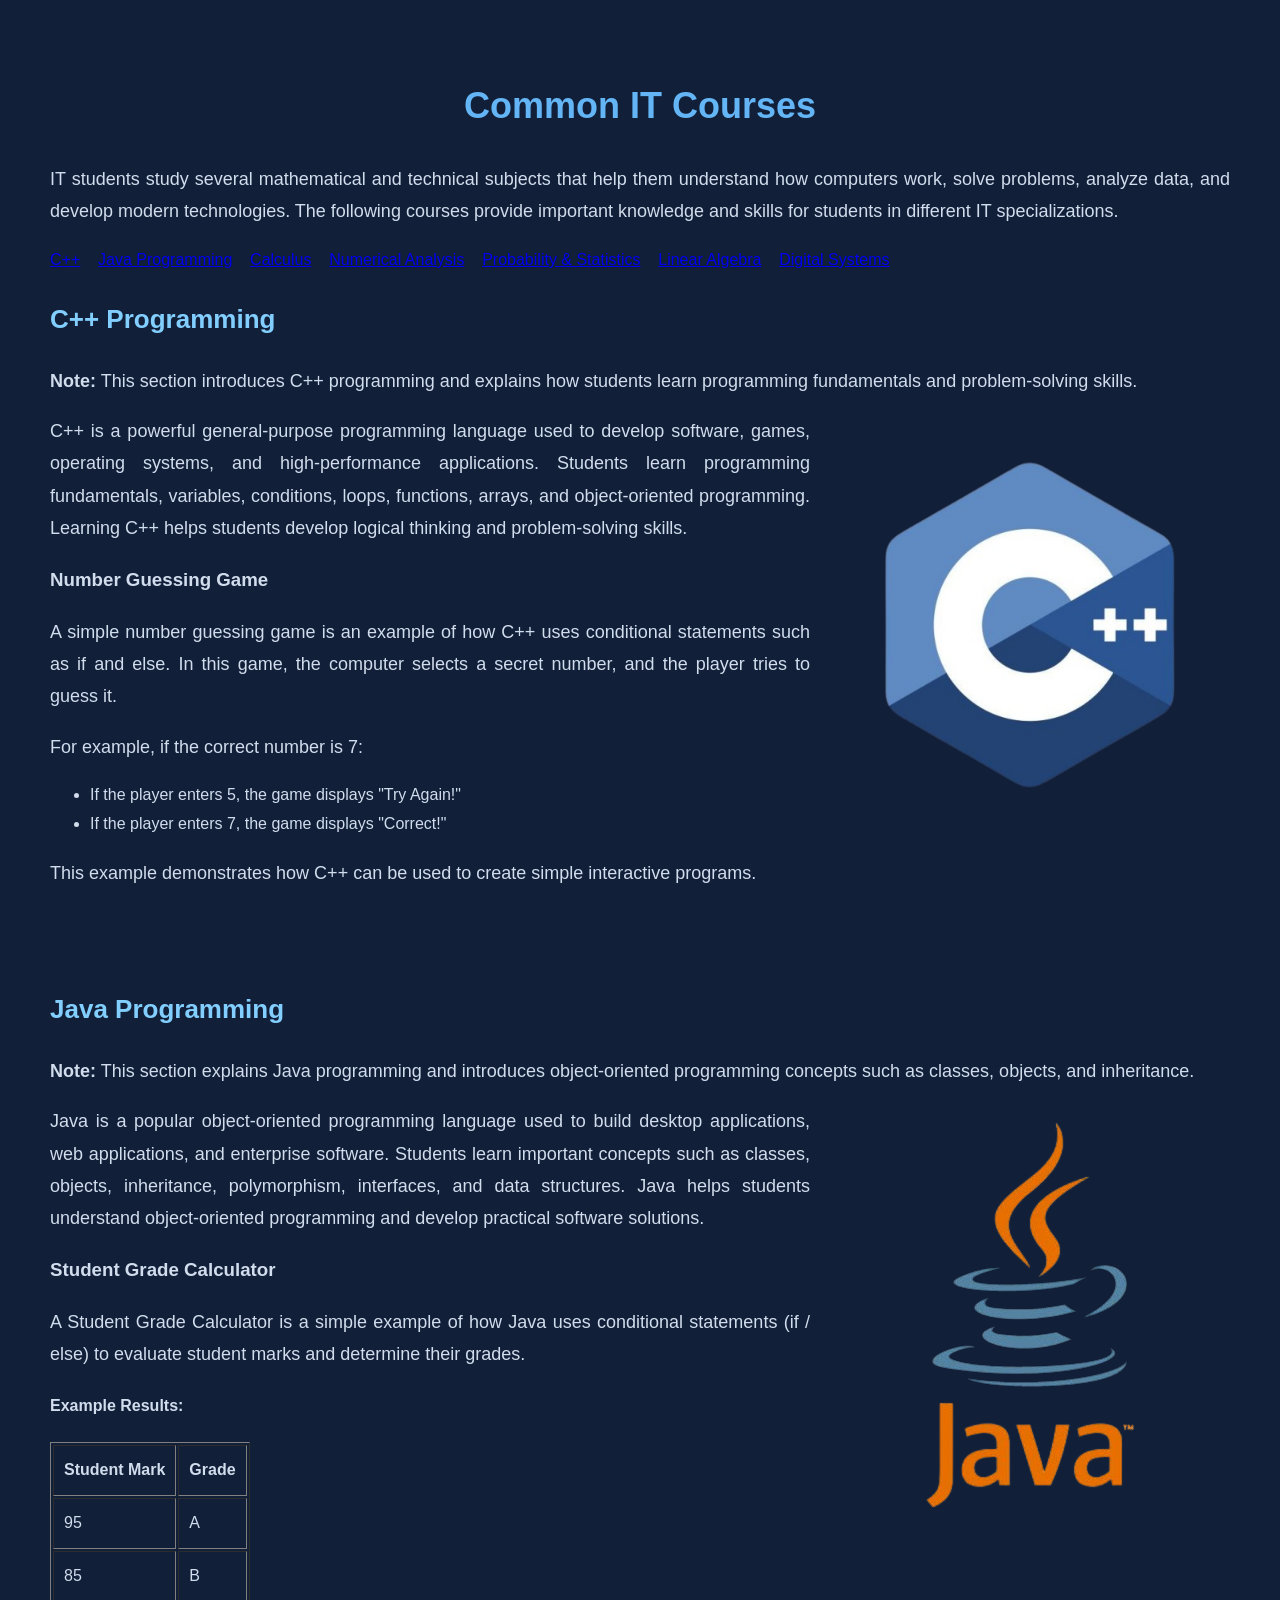
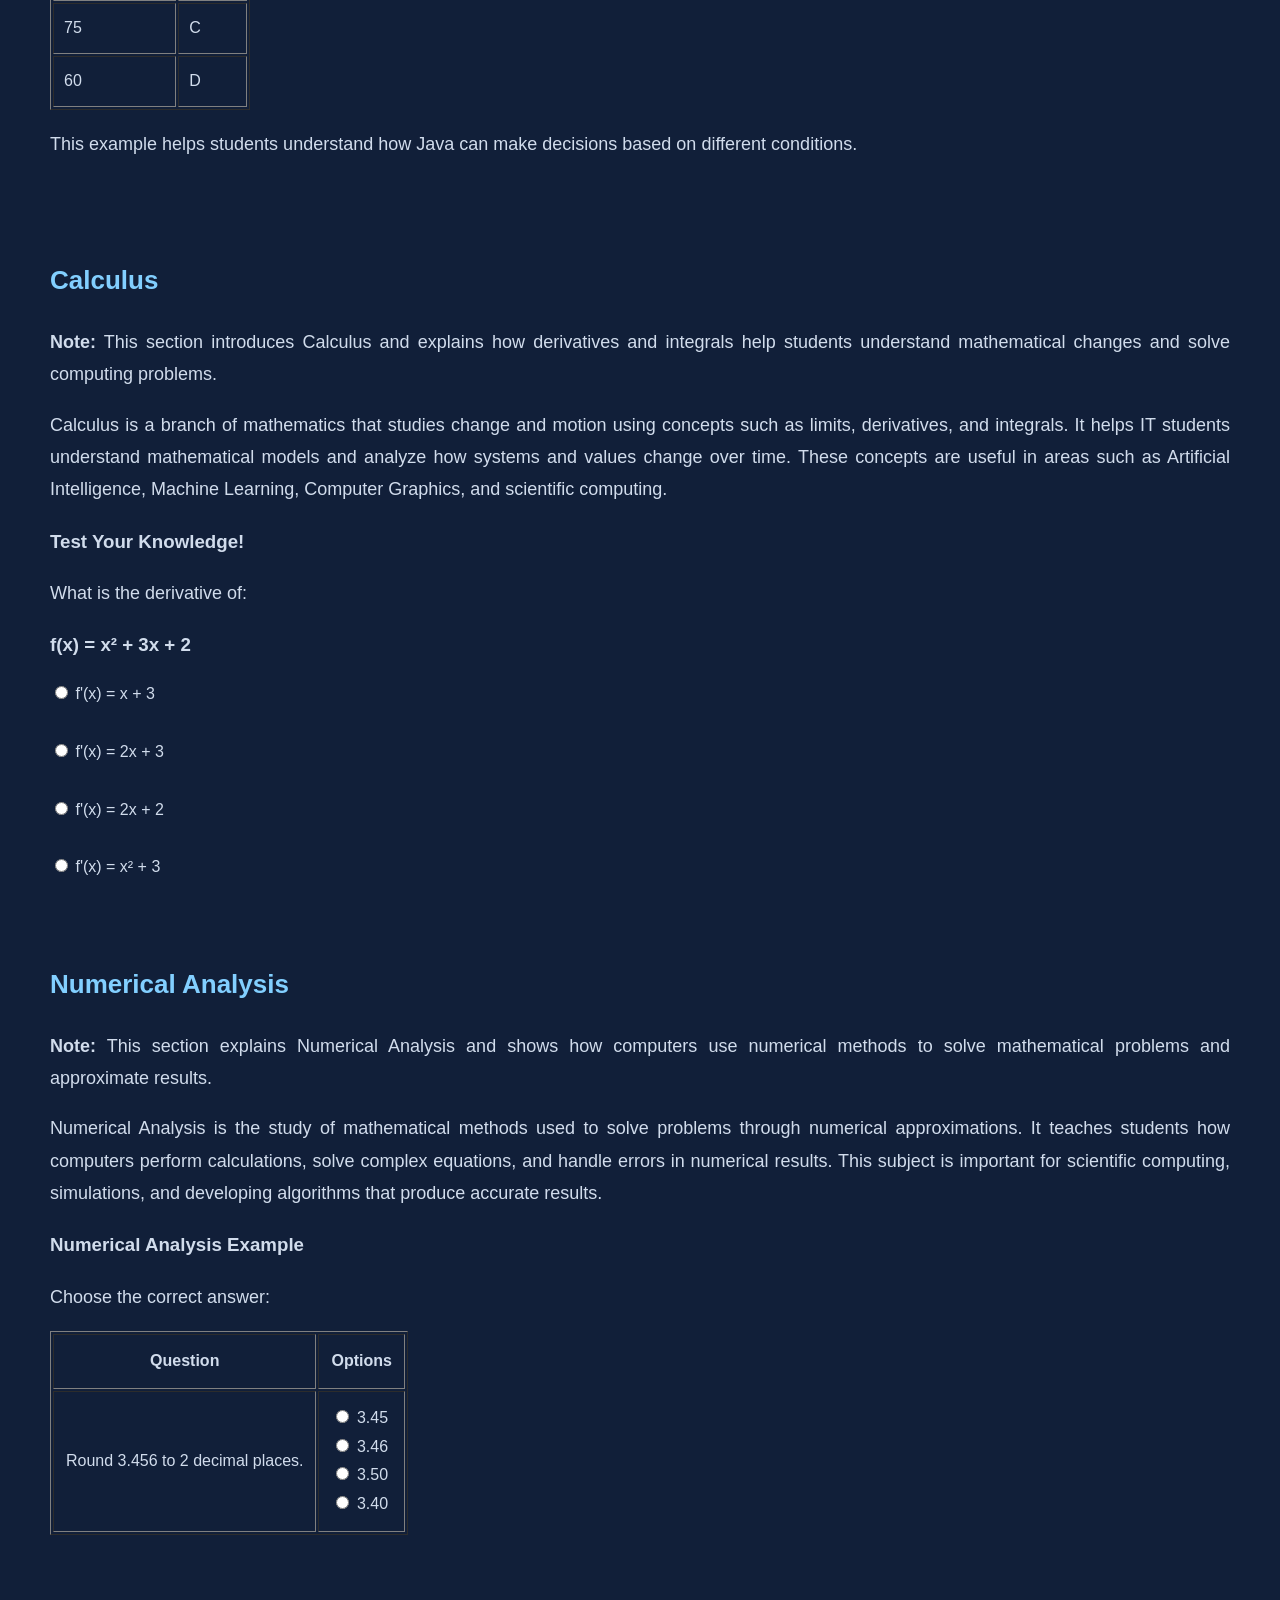
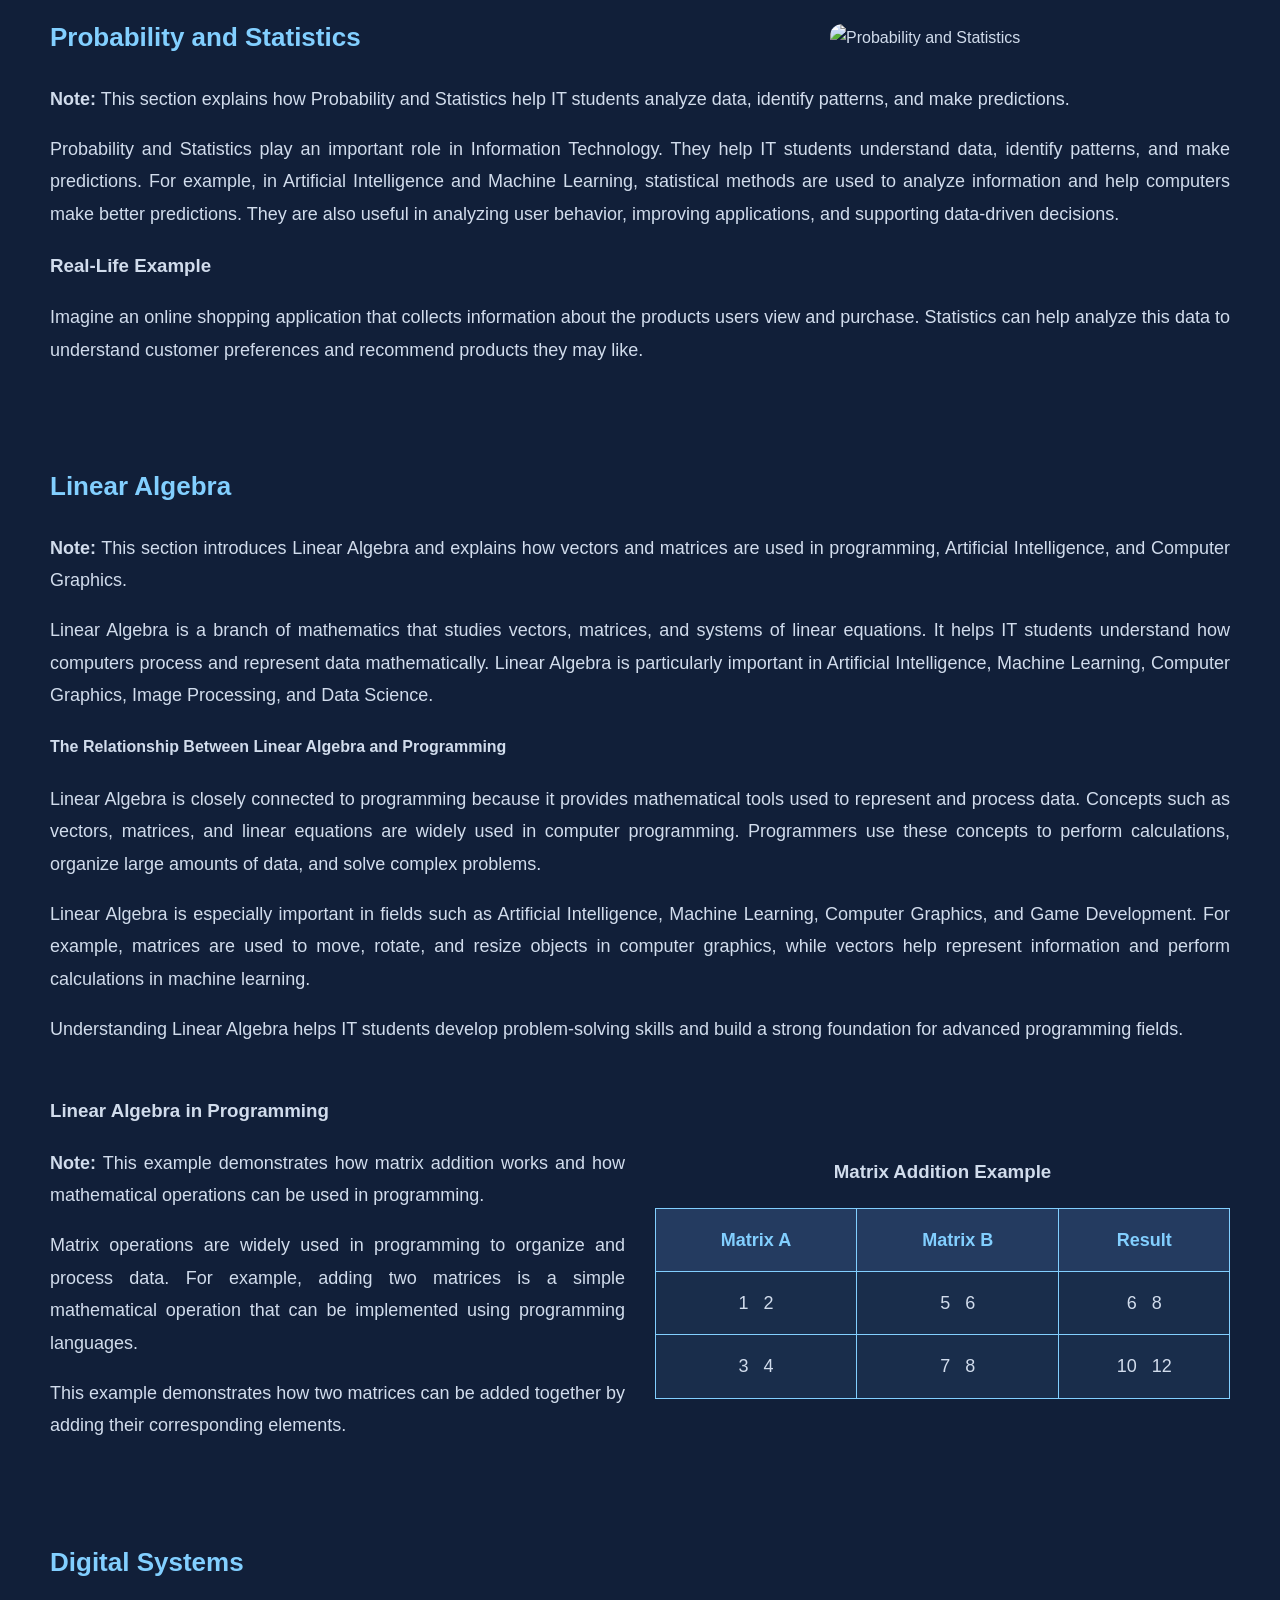
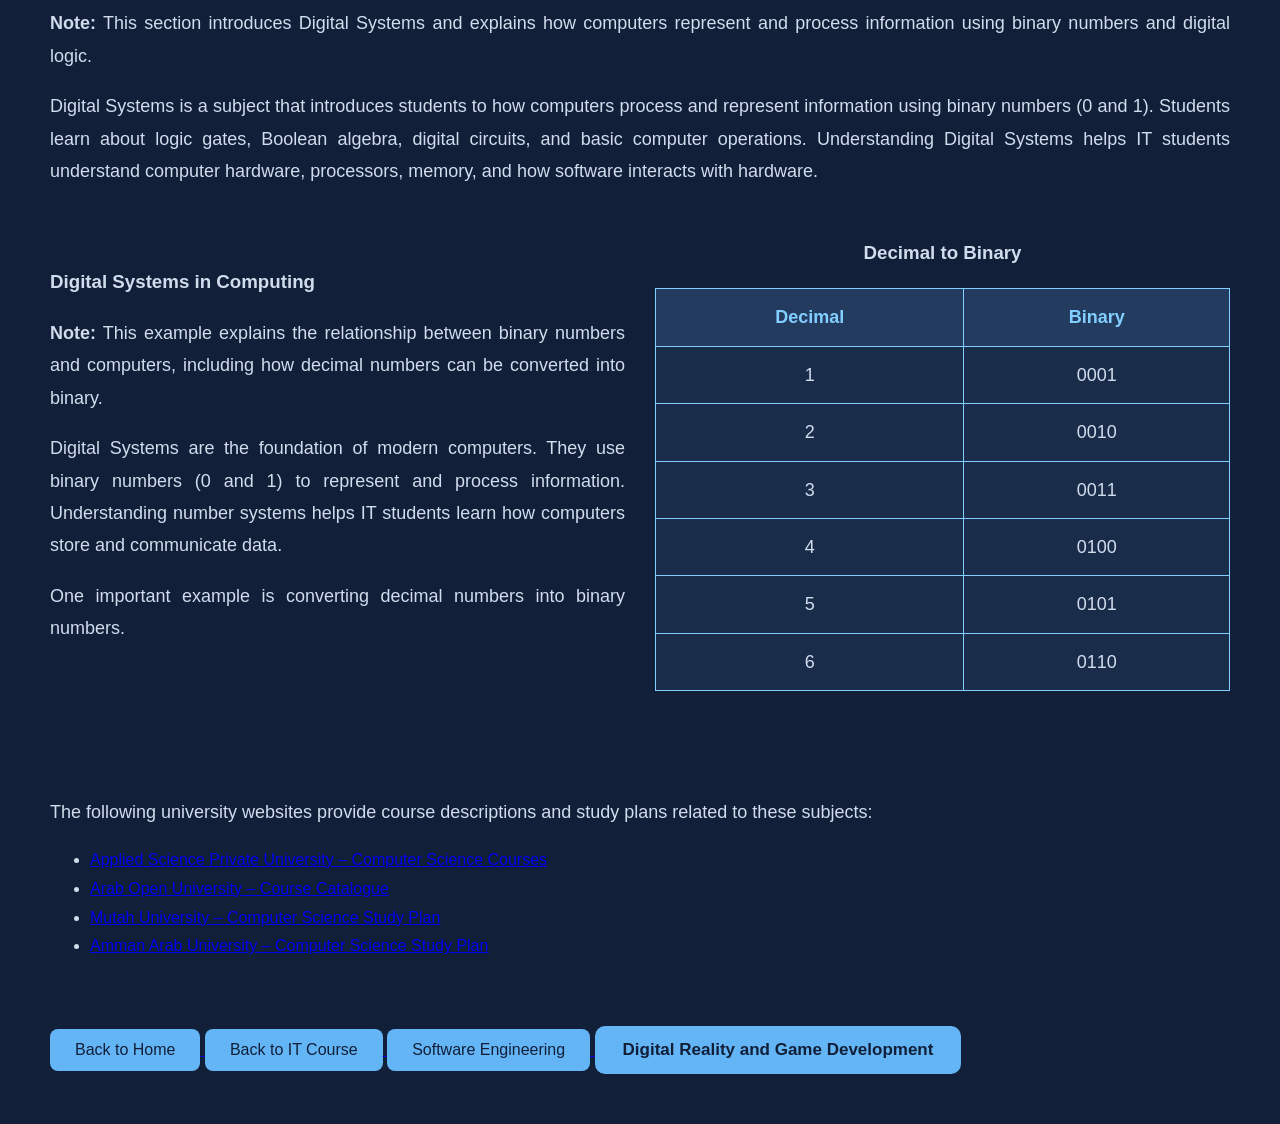
==== common-courses.html @ f3086aca "Add files via upload" ====
<!DOCTYPE html>
<html lang="en">

<head>
    <meta charset="UTF-8">
    <title>Common IT Courses</title>
    <link rel="stylesheet" href="style.css">
</head>

<body>

    <h1 id="it">Common IT Courses</h1>

    <p>
        IT students study several mathematical and technical subjects
        that help them understand how computers work, solve problems,
        analyze data, and develop modern technologies.
        The following courses provide important knowledge and skills
        for students in different IT specializations.
    </p>

    <nav>
        <a href="#cpp">C++</a> &nbsp;&nbsp;
        <a href="#oop">Java Programming</a> &nbsp;&nbsp;
        <a href="#calculus">Calculus</a> &nbsp;&nbsp;
        <a href="#numerical">Numerical Analysis</a> &nbsp;&nbsp;
        <a href="#statistics">Probability & Statistics</a> &nbsp;&nbsp;
        <a href="#linear">Linear Algebra</a> &nbsp;&nbsp;
        <a href="#digital">Digital Systems</a>
    </nav>


    <!-- C++ Programming -->

    <div>

        <h2 id="cpp">C++ Programming</h2>

        <div>
            <p>
                <strong>Note:</strong>
                This section introduces C++ programming and explains
                how students learn programming fundamentals and
                problem-solving skills.
            </p>
        </div>

        <img src="c++.png"
             alt="c++"
             width="400"
             style="float: right; margin-left: 20px;">

        <p>
            C++ is a powerful general-purpose programming language used
            to develop software, games, operating systems, and high-performance
            applications. Students learn programming fundamentals, variables,
            conditions, loops, functions, arrays, and object-oriented programming.
            Learning C++ helps students develop logical thinking and problem-solving skills.
        </p>

        <h3>Number Guessing Game</h3>

        <p>
            A simple number guessing game is an example of how C++
            uses conditional statements such as if and else.
            In this game, the computer selects a secret number,
            and the player tries to guess it.
        </p>

        <p>
            For example, if the correct number is 7:
        </p>

        <ul>
            <li>If the player enters 5, the game displays "Try Again!"</li>
            <li>If the player enters 7, the game displays "Correct!"</li>
        </ul>

        <p>
            This example demonstrates how C++ can be used to create
            simple interactive programs.
        </p>

    </div>


    <br>
    <br>


    <!-- Java Programming -->

    <div>

        <h2 id="oop">Java Programming</h2>

        <div>
            <p>
                <strong>Note:</strong>
                This section explains Java programming and introduces
                object-oriented programming concepts such as classes,
                objects, and inheritance.
            </p>
        </div>

        <img src="oop.png"
             alt="oop"
             width="400"
             style="float: right; margin-left: 20px;">

        <p>
            Java is a popular object-oriented programming language used to build
            desktop applications, web applications, and enterprise software.
            Students learn important concepts such as classes, objects, inheritance,
            polymorphism, interfaces, and data structures. Java helps students
            understand object-oriented programming and develop practical software solutions.
        </p>

        <h3>Student Grade Calculator</h3>

        <p>
            A Student Grade Calculator is a simple example of how Java
            uses conditional statements (if / else) to evaluate student marks
            and determine their grades.
        </p>

        <h4>Example Results:</h4>

        <table border="1" cellpadding="10">

            <tr>
                <th>Student Mark</th>
                <th>Grade</th>
            </tr>

            <tr>
                <td>95</td>
                <td>A</td>
            </tr>

            <tr>
                <td>85</td>
                <td>B</td>
            </tr>

            <tr>
                <td>75</td>
                <td>C</td>
            </tr>

            <tr>
                <td>60</td>
                <td>D</td>
            </tr>

        </table>

        <p>
            This example helps students understand how Java can
            make decisions based on different conditions.
        </p>

    </div>


    <br>
    <br>


    <!-- Calculus -->

    <div>

        <h2 id="calculus">Calculus</h2>

        <div>
            <p>
                <strong>Note:</strong>
                This section introduces Calculus and explains how
                derivatives and integrals help students understand
                mathematical changes and solve computing problems.
            </p>
        </div>

        <p>
            Calculus is a branch of mathematics that studies change and motion
            using concepts such as limits, derivatives, and integrals.
            It helps IT students understand mathematical models and analyze
            how systems and values change over time. These concepts are useful
            in areas such as Artificial Intelligence, Machine Learning,
            Computer Graphics, and scientific computing.
        </p>

        <div class="quiz">

            <h3>Test Your Knowledge!</h3>

            <p>What is the derivative of:</p>

            <h3>f(x) = x² + 3x + 2</h3>

            <form>

                <input type="radio" name="answer" id="answer1">
                f'(x) = x + 3
                <br><br>

                <input type="radio" name="answer" id="answer2">
                f'(x) = 2x + 3
                <br><br>

                <input type="radio" name="answer" id="answer3">
                f'(x) = 2x + 2
                <br><br>

                <input type="radio" name="answer" id="answer4">
                f'(x) = x² + 3

            </form>

        </div>

    </div>


    <br>
    <br>


    <!-- Numerical Analysis -->

    <div>

        <h2 id="numerical">Numerical Analysis</h2>

        <div>
            <p>
                <strong>Note:</strong>
                This section explains Numerical Analysis and shows
                how computers use numerical methods to solve
                mathematical problems and approximate results.
            </p>
        </div>

        <p>
            Numerical Analysis is the study of mathematical methods used to
            solve problems through numerical approximations. It teaches
            students how computers perform calculations, solve complex
            equations, and handle errors in numerical results.
            This subject is important for scientific computing, simulations,
            and developing algorithms that produce accurate results.
        </p>

        <div>

            <h3>Numerical Analysis Example</h3>

            <p>Choose the correct answer:</p>

            <table border="1" cellpadding="12">

                <tr>
                    <th>Question</th>
                    <th>Options</th>
                </tr>

                <tr>
                    <td>Round 3.456 to 2 decimal places.</td>

                    <td>
                        <input type="radio" name="q1"> 3.45
                        <br>

                        <input type="radio" name="q1"> 3.46
                        <br>

                        <input type="radio" name="q1"> 3.50
                        <br>

                        <input type="radio" name="q1"> 3.40
                    </td>
                </tr>

            </table>

        </div>

    </div>


    <br>
    <br>


    <!-- Probability and Statistics -->

    <div>

        <img src="statistics.png"
             alt="Probability and Statistics"
             width="400"
             style="float: right; margin-left: 20px;">

        <h2 id="statistics">Probability and Statistics</h2>

        <div>
            <p>
                <strong>Note:</strong>
                This section explains how Probability and Statistics
                help IT students analyze data, identify patterns,
                and make predictions.
            </p>
        </div>

        <p>
            Probability and Statistics play an important role in
            Information Technology. They help IT students understand
            data, identify patterns, and make predictions. For example,
            in Artificial Intelligence and Machine Learning, statistical
            methods are used to analyze information and help computers
            make better predictions. They are also useful in analyzing
            user behavior, improving applications, and supporting
            data-driven decisions.
        </p>

        <h3>Real-Life Example</h3>

        <p>
            Imagine an online shopping application that collects
            information about the products users view and purchase.
            Statistics can help analyze this data to understand
            customer preferences and recommend products they may like.
        </p>

    </div>


    <br>
    <br>


    <!-- Linear Algebra -->

    <div>

        <h2 id="linear">Linear Algebra</h2>

        <div>
            <p>
                <strong>Note:</strong>
                This section introduces Linear Algebra and explains
                how vectors and matrices are used in programming,
                Artificial Intelligence, and Computer Graphics.
            </p>
        </div>

        <p>
            Linear Algebra is a branch of mathematics that studies vectors,
            matrices, and systems of linear equations. It helps IT students
            understand how computers process and represent data mathematically.
            Linear Algebra is particularly important in Artificial Intelligence,
            Machine Learning, Computer Graphics, Image Processing,
            and Data Science.
        </p>

        <h4>The Relationship Between Linear Algebra and Programming</h4>

        <p>
            Linear Algebra is closely connected to programming because it provides mathematical tools used to
            represent and process data. Concepts such as vectors, matrices, and linear equations are widely used
            in computer programming. Programmers use these concepts to perform calculations, organize large
            amounts of data, and solve complex problems.
        </p>

        <p>
            Linear Algebra is especially important in fields such as Artificial Intelligence, Machine Learning,
            Computer Graphics, and Game Development. For example, matrices are used to move, rotate, and
            resize objects in computer graphics, while vectors help represent information and perform calculations
            in machine learning.
        </p>

        <p>
            Understanding Linear Algebra helps IT students develop problem-solving skills and build a strong foundation for advanced programming fields.
        </p>

        <div class="matrix-section">

            <div class="matrix-text">

                <h3>Linear Algebra in Programming</h3>

                <div>
                    <p>
                        <strong>Note:</strong>
                        This example demonstrates how matrix addition
                        works and how mathematical operations can
                        be used in programming.
                    </p>
                </div>

                <p>
                    Matrix operations are widely used in programming
                    to organize and process data. For example, adding
                    two matrices is a simple mathematical operation
                    that can be implemented using programming languages.
                </p>

                <p>
                    This example demonstrates how two matrices can
                    be added together by adding their corresponding
                    elements.
                </p>

            </div>

            <div class="matrix-example">

                <h3>Matrix Addition Example</h3>

                <table>

                    <tr>
                        <th>Matrix A</th>
                        <th>Matrix B</th>
                        <th>Result</th>
                    </tr>

                    <tr>
                        <td>1&nbsp;&nbsp; 2</td>
                        <td>5&nbsp;&nbsp; 6</td>
                        <td>6&nbsp;&nbsp; 8</td>
                    </tr>

                    <tr>
                        <td>3&nbsp;&nbsp; 4</td>
                        <td>7&nbsp;&nbsp; 8</td>
                        <td>10&nbsp;&nbsp; 12</td>
                    </tr>

                </table>

            </div>

        </div>

    </div>


    <br>
    <br>


    <!-- Digital Systems -->

    <div>

        <h2 id="digital">Digital Systems</h2>

        <div>
            <p>
                <strong>Note:</strong>
                This section introduces Digital Systems and explains
                how computers represent and process information
                using binary numbers and digital logic.
            </p>
        </div>

        <p>
            Digital Systems is a subject that introduces students to how
            computers process and represent information using binary numbers
            (0 and 1). Students learn about logic gates, Boolean algebra,
            digital circuits, and basic computer operations.
            Understanding Digital Systems helps IT students understand
            computer hardware, processors, memory, and how software
            interacts with hardware.
        </p>

        <div class="digital-section">

            <div class="digital-text">

                <h3>Digital Systems in Computing</h3>

                <div>
                    <p>
                        <strong>Note:</strong>
                        This example explains the relationship between
                        binary numbers and computers, including how
                        decimal numbers can be converted into binary.
                    </p>
                </div>

                <p>
                    Digital Systems are the foundation of modern computers.
                    They use binary numbers (0 and 1) to represent and process
                    information. Understanding number systems helps IT students
                    learn how computers store and communicate data.
                </p>

                <p>
                    One important example is converting decimal numbers
                    into binary numbers.
                </p>

            </div>

            <div class="binary-example">

                <h3>Decimal to Binary</h3>

                <table>

                    <tr>
                        <th>Decimal</th>
                        <th>Binary</th>
                    </tr>

                    <tr>
                        <td>1</td>
                        <td>0001</td>
                    </tr>

                    <tr>
                        <td>2</td>
                        <td>0010</td>
                    </tr>

                    <tr>
                        <td>3</td>
                        <td>0011</td>
                    </tr>

                    <tr>
                        <td>4</td>
                        <td>0100</td>
                    </tr>

                    <tr>
                        <td>5</td>
                        <td>0101</td>
                    </tr>

                    <tr>
                        <td>6</td>
                        <td>0110</td>
                    </tr>

                </table>

            </div>

        </div>

    </div>


    <br>
    <br>
    <br>


    <!-- University References -->

    <div>

        <p>
            The following university websites provide course descriptions
            and study plans related to these subjects:
        </p>

        <ul>

            <li>
                <a href="https://www.asu.edu.jo/en/college_program/computer-science/courses/"
                   target="_blank">
                    Applied Science Private University – Computer Science Courses
                </a>
            </li>

            <li>
                <a href="https://www.aou.edu.jo/faculties/computer/Pages/course-catalogue.aspx"
                   target="_blank">
                    Arab Open University – Course Catalogue
                </a>
            </li>

            <li>
                <a href="https://it.mutah.edu.jo/StudyPlans/CS_Treeplan.pdf"
                   target="_blank">
                    Mutah University – Computer Science Study Plan
                </a>
            </li>

            <li>
                <a href="https://www.aau.edu.jo/sites/default/files/2024-05/%D8%B9%D9%84%D9%85%20%D8%A7%D9%84%D8%AD%D8%A7%D8%B3%D9%88%D8%A8%20%D8%A8%D8%A7%D9%84%D9%84%D8%BA%D8%A9%20%D8%A7%D9%84%D8%A7%D9%86%D8%AC%D9%84%D9%8A%D8%B2%D9%8A%D8%A9.pdf"
                   target="_blank">
                    Amman Arab University – Computer Science Study Plan
                </a>
            </li>

        </ul>

    </div>


    <br>


    <!-- Navigation Buttons -->

    <div>

        <a href="index.html">
            <button>Back to Home</button>
        </a>

        <a href="#it">
            <button>Back to IT Course</button>
        </a>

        <a href="SoftWear E1 .html">
            <button>Software Engineering</button>
        </a>

        <a href="Digital Reality and Game Development.html">
            <button class="course-btn">
                Digital Reality and Game Development
            </button>
        </a>

    </div>

</body>
</html>
---- style.css ----
/* General Page Style */
body {
    background-color: #111F39;
    color: #D1DCEC;
    font-family: Arial, sans-serif;
    margin: 30px;
    padding: 20px;
    line-height: 1.8;
}

/* Main Headings */
h1 {
    color: #64B5F6;
    text-align: center;
    font-size: 36px;
}

/* Sub Headings */
h2 {
    color: #82CFFF;
    font-size: 26px;
}

/* Paragraphs */
p {
    color: #D1DCEC;
    font-size: 18px;
    text-align: justify;
}

/* Images */
img {
    float: right;
    width: 400px;
    height: auto;
    margin: 10px 0 20px 25px;
    border-radius: 12px;
}

/* Buttons */
button {
    background-color: #64B5F6;
    color: #111F39;
    border: none;
    padding: 12px 25px;
    border-radius: 8px;
    font-size: 16px;
    cursor: pointer;
    margin-top: 20px;
}

.course-btn {
    background-color: #64B5F6;
    color: #111F39;
    padding: 14px 28px;
    border: none;
    border-radius: 10px;
    font-size: 17px;
    font-weight: bold;
    cursor: pointer;
    transition: 0.3s;
}

.course-btn:hover {
    background-color: #90CAF9;
    transform: translateY(-3px);
}

button:hover {
    background-color: #90CAF9;
}

/* Smooth Scrolling */
html {
    scroll-behavior: smooth;
}

/* Matrix Section */
.matrix-section {
    display: flex;
    align-items: center;
    gap: 30px;
    margin-top: 30px;
}

.matrix-text {
    flex: 1;
}

.matrix-example {
    flex: 1;
    text-align: center;
}

.matrix-example table {
    width: 100%;
    border-collapse: collapse;
    text-align: center;
}

.matrix-example th,
.matrix-example td {
    border: 1px solid #82CFFF;
    padding: 15px;
    font-size: 18px;
}

.matrix-example th {
    background-color: #243B60;
    color: #82CFFF;
}

.matrix-example td {
    background-color: #192D4B;
    color: #D1DCEC;
}

/* Digital Section */
.digital-section {
    display: flex;
    align-items: center;
    gap: 30px;
    margin-top: 30px;
}

.digital-text {
    flex: 1;
}

.binary-example {
    flex: 1;
    text-align: center;
}

.binary-example table {
    width: 100%;
    border-collapse: collapse;
}

.binary-example th,
.binary-example td {
    border: 1px solid #82CFFF;
    padding: 12px;
    font-size: 18px;
}

.binary-example th {
    background-color: #243B60;
    color: #82CFFF;
}

.binary-example td {
    background-color: #192D4B;
    color: #D1DCEC;
}
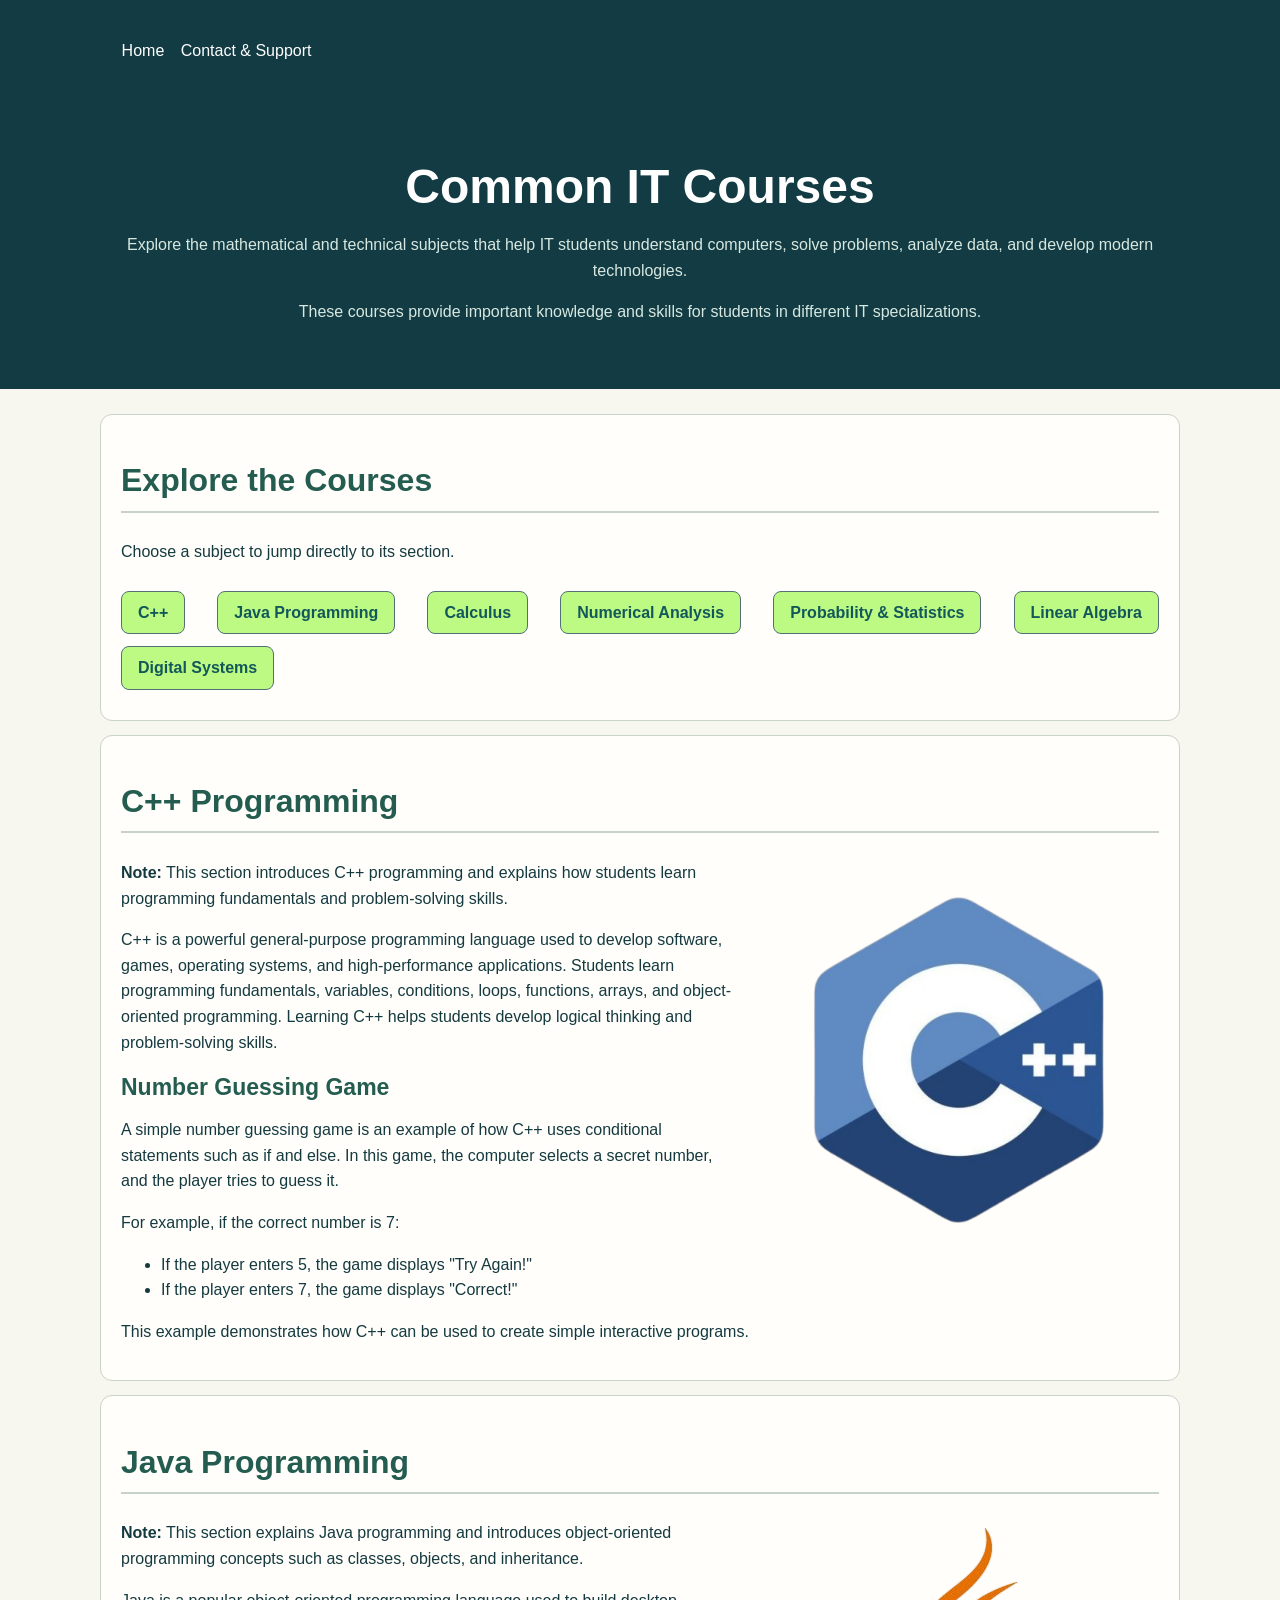
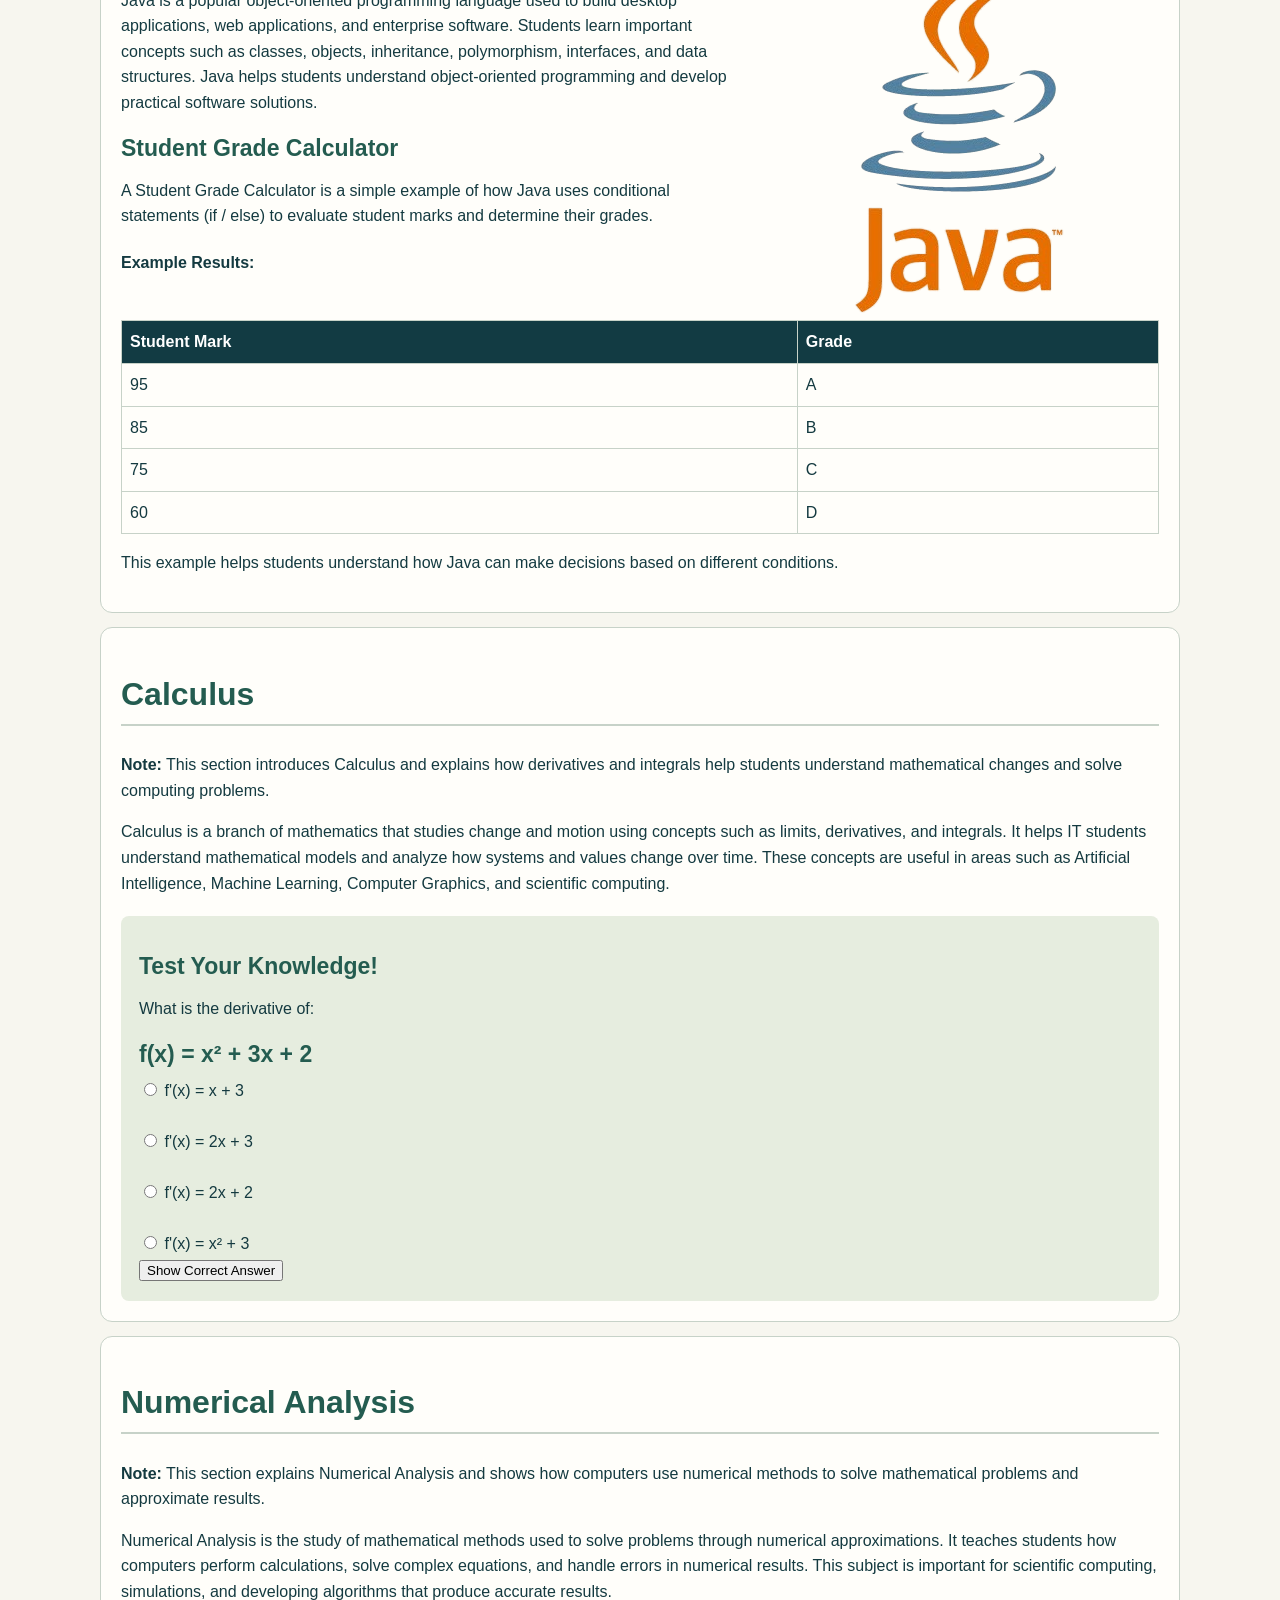
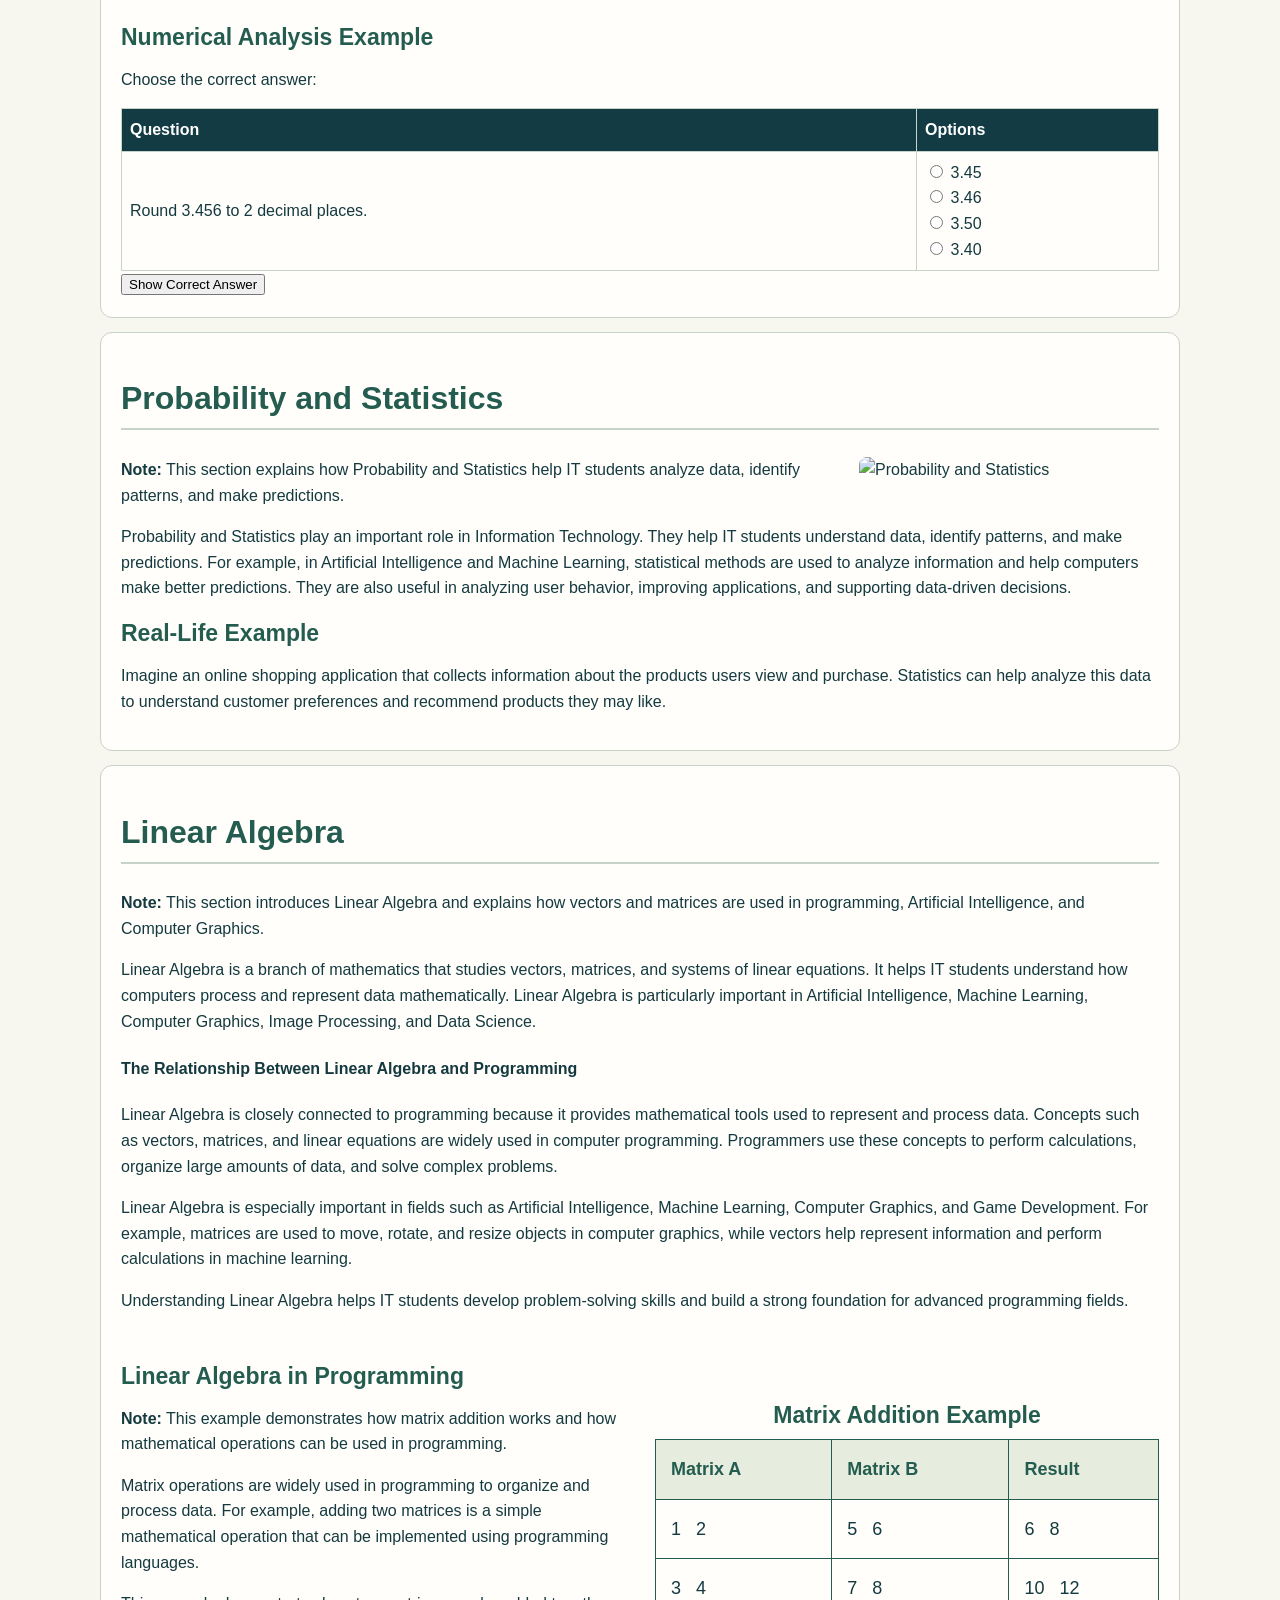
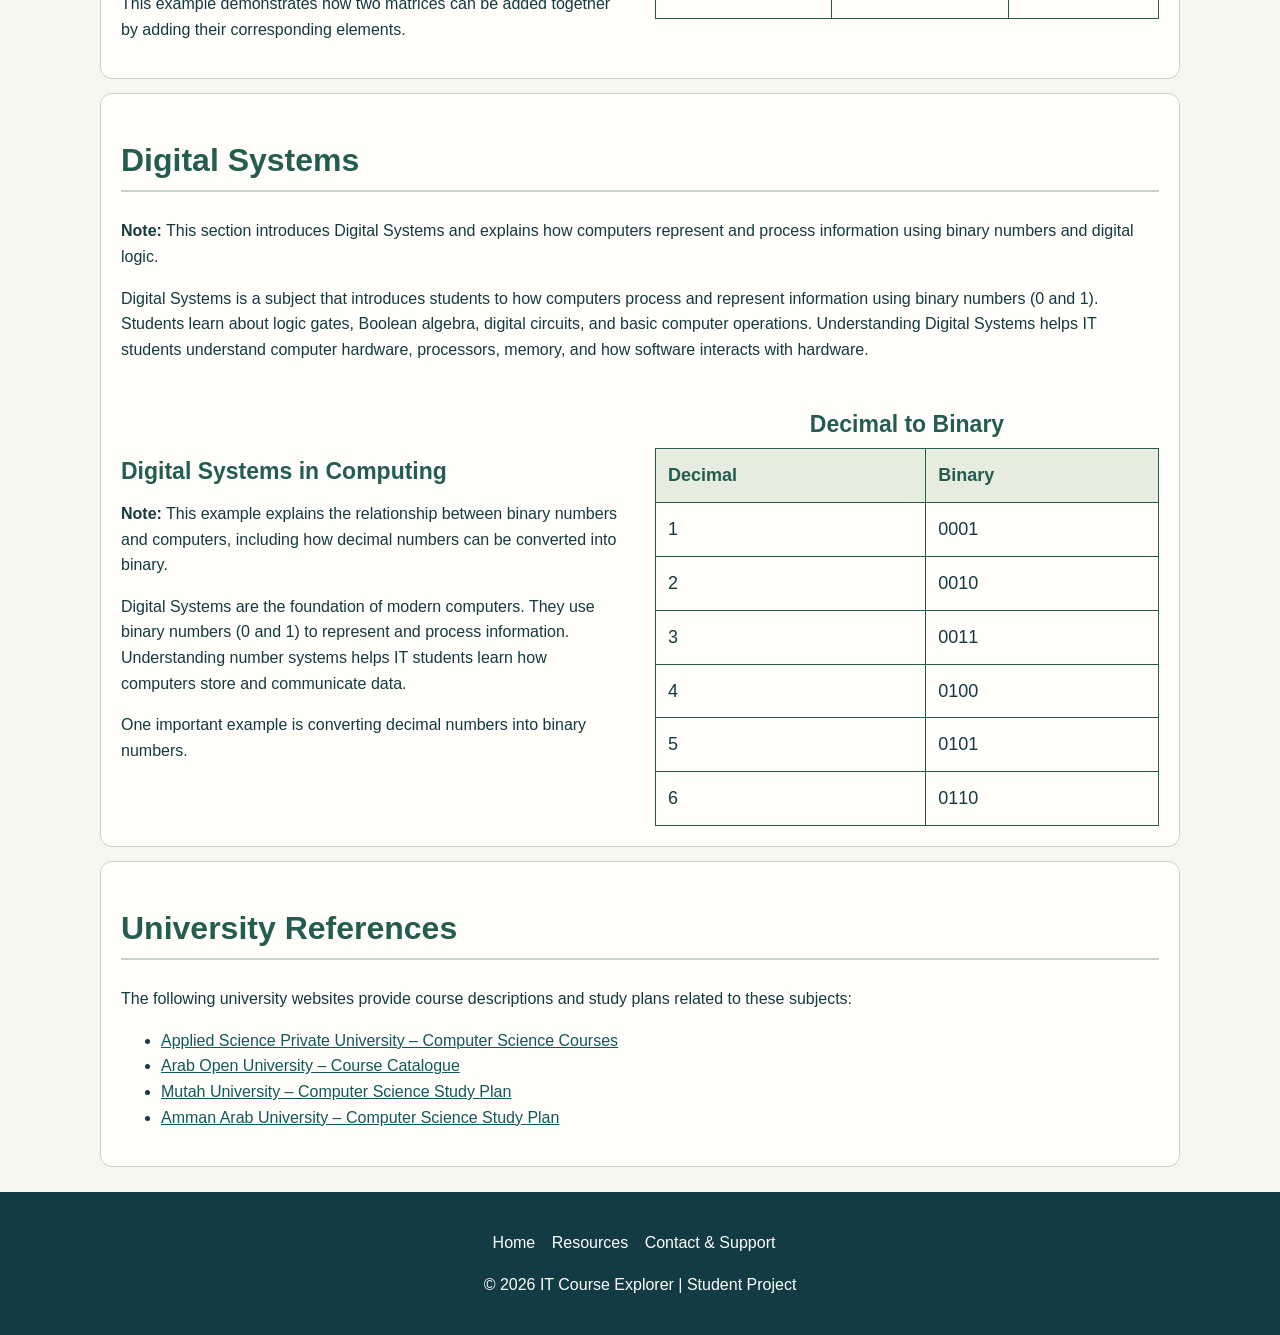
==== commit 12d68a45: "Add files via upload" ====
--- a/common-courses.html
+++ b/common-courses.html
@@ -1,635 +1,665 @@
-
 <!DOCTYPE html>
-<html lang="en">
+<html lang="en" dir="ltr">
 
 <head>
     <meta charset="UTF-8">
+    <meta name="viewport" content="width=device-width, initial-scale=1">
     <title>Common IT Courses</title>
     <link rel="stylesheet" href="style.css">
+	<style>
+    .hero p {
+        font-size: 17px;
+    }
+</style>
 </head>
 
 <body>
 
-    <h1 id="it">Common IT Courses</h1>
-
-    <p>
-        IT students study several mathematical and technical subjects
-        that help them understand how computers work, solve problems,
-        analyze data, and develop modern technologies.
-        The following courses provide important knowledge and skills
-        for students in different IT specializations.
-    </p>
-
-    <nav>
-        <a href="#cpp">C++</a> &nbsp;&nbsp;
-        <a href="#oop">Java Programming</a> &nbsp;&nbsp;
-        <a href="#calculus">Calculus</a> &nbsp;&nbsp;
-        <a href="#numerical">Numerical Analysis</a> &nbsp;&nbsp;
-        <a href="#statistics">Probability & Statistics</a> &nbsp;&nbsp;
-        <a href="#linear">Linear Algebra</a> &nbsp;&nbsp;
-        <a href="#digital">Digital Systems</a>
-    </nav>
-
-
-    <!-- C++ Programming -->
-
-    <div>
-
-        <h2 id="cpp">C++ Programming</h2>
-
-        <div>
-            <p>
-                <strong>Note:</strong>
-                This section introduces C++ programming and explains
-                how students learn programming fundamentals and
-                problem-solving skills.
-            </p>
-        </div>
-
-        <img src="c++.png"
-             alt="c++"
-             width="400"
-             style="float: right; margin-left: 20px;">
-
+    <!-- Navigation -->
+    <div class="it-nav">
+        <div class="wrap">
+            <p>
+                <a href="index.html">Home</a>
+               
+                <a href="contact.html">Contact &amp; Support</a>
+            </p>
+        </div>
+    </div>
+
+
+    <!-- Hero Section -->
+    <div class="it-hero">
+        <div class="wrap">
+
+            <h1 id="it">Common IT Courses</h1>
+
+            <p>
+                Explore the mathematical and technical subjects that help
+                IT students understand computers, solve problems, analyze
+                data, and develop modern technologies.
+            </p>
+
+            <p>
+                These courses provide important knowledge and skills
+                for students in different IT specializations.
+            </p>
+
+        </div>
+    </div>
+
+
+    <!-- Main Content -->
+    <div class="it-content">
+
+
+        <!-- Course Navigation -->
+        <div class="it-panel">
+
+            <h2>Explore the Courses</h2>
+
+            <p>
+                Choose a subject to jump directly to its section.
+            </p>
+
+            <nav>
+			  <a class="it-button" href="#cpp"">
+                C++
+				</a>
+				  <a class="it-button" href="#oop"">
+               Java Programming
+				</a>
+				  <a class="it-button" href="#calculus">
+              Calculus
+				</a>
+				  <a class="it-button" href="#numerical">
+             Numerical Analysis
+				</a>
+				  <a class="it-button" href="#statistics">
+            Probability &amp; Statistics
+				</a>
+					  <a class="it-button" href="#linear">
+           Linear Algebra
+				</a>
+						  <a class="it-button" href="#digital">
+           Digital Systems
+				</a>
+            </nav>
+
+        </div>
+
+
+        <!-- C++ Programming -->
+        <div class="it-panel">
+
+            <h2 id="cpp">C++ Programming</h2>
+
+            <div>
+			
+            <img src="c++.png"
+                 alt="C++ Programming"
+                 width="400"
+                 style="float: right; margin-left: 20px;">
+                <p>
+                    <strong>Note:</strong>
+                    This section introduces C++ programming and explains
+                    how students learn programming fundamentals and
+                    problem-solving skills.
+                </p>
+            </div>
+
+       
+
+            <p>
+                C++ is a powerful general-purpose programming language used
+                to develop software, games, operating systems, and high-performance
+                applications. Students learn programming fundamentals, variables,
+                conditions, loops, functions, arrays, and object-oriented programming.
+                Learning C++ helps students develop logical thinking and problem-solving skills.
+            </p>
+
+            <h3>Number Guessing Game</h3>
+
+            <p>
+                A simple number guessing game is an example of how C++
+                uses conditional statements such as if and else.
+                In this game, the computer selects a secret number,
+                and the player tries to guess it.
+            </p>
+
+            <p>For example, if the correct number is 7:</p>
+
+            <ul>
+                <li>If the player enters 5, the game displays "Try Again!"</li>
+                <li>If the player enters 7, the game displays "Correct!"</li>
+            </ul>
+
+            <p>
+                This example demonstrates how C++ can be used to create
+                simple interactive programs.
+            </p>
+
+        </div>
+
+
+        <!-- Java Programming -->
+        <div class="it-panel">
+
+            <h2 id="oop">Java Programming</h2>
+				<img src="oop.png"
+                 alt="Object-Oriented Programming"
+                 width="400"
+                 style="float: right; margin-left: 20px;">
+            <div>
+                <p>
+                    <strong>Note:</strong>
+                    This section explains Java programming and introduces
+                    object-oriented programming concepts such as classes,
+                    objects, and inheritance.
+                </p>
+            </div>
+
+           
+
+            <p>
+                Java is a popular object-oriented programming language used to build
+                desktop applications, web applications, and enterprise software.
+                Students learn important concepts such as classes, objects, inheritance,
+                polymorphism, interfaces, and data structures. Java helps students
+                understand object-oriented programming and develop practical software solutions.
+            </p>
+
+            <h3>Student Grade Calculator</h3>
+
+            <p>
+                A Student Grade Calculator is a simple example of how Java
+                uses conditional statements (if / else) to evaluate student marks
+                and determine their grades.
+            </p>
+
+            <h4>Example Results:</h4>
+
+            <table border="1" cellpadding="10">
+
+                <tr>
+                    <th>Student Mark</th>
+                    <th>Grade</th>
+                </tr>
+
+                <tr>
+                    <td>95</td>
+                    <td>A</td>
+                </tr>
+
+                <tr>
+                    <td>85</td>
+                    <td>B</td>
+                </tr>
+
+                <tr>
+                    <td>75</td>
+                    <td>C</td>
+                </tr>
+
+                <tr>
+                    <td>60</td>
+                    <td>D</td>
+                </tr>
+
+            </table>
+
+            <p>
+                This example helps students understand how Java can
+                make decisions based on different conditions.
+            </p>
+
+        </div>
+
+
+        <!-- Calculus -->
+        <div class="it-panel">
+
+            <h2 id="calculus">Calculus</h2>
+
+            <div>
+                <p>
+                    <strong>Note:</strong>
+                    This section introduces Calculus and explains how
+                    derivatives and integrals help students understand
+                    mathematical changes and solve computing problems.
+                </p>
+            </div>
+
+            <p>
+                Calculus is a branch of mathematics that studies change and motion
+                using concepts such as limits, derivatives, and integrals.
+                It helps IT students understand mathematical models and analyze
+                how systems and values change over time. These concepts are useful
+                in areas such as Artificial Intelligence, Machine Learning,
+                Computer Graphics, and scientific computing.
+            </p>
+
+            <div class="quiz">
+
+                <h3>Test Your Knowledge!</h3>
+
+                <p>What is the derivative of:</p>
+
+                <h3 dir="ltr">f(x) = x² + 3x + 2</h3>
+
+                <form dir="ltr">
+
+                    <input type="radio" name="answer" id="answer1">
+                    <label for="answer1">f'(x) = x + 3</label>
+                    <br><br>
+
+                    <input type="radio" name="answer" id="answer2">
+                    <label for="answer2">f'(x) = 2x + 3</label>
+                    <br><br>
+
+                    <input type="radio" name="answer" id="answer3">
+                    <label for="answer3">f'(x) = 2x + 2</label>
+                    <br><br>
+
+                    <input type="radio" name="answer" id="answer4">
+                    <label for="answer4">f'(x) = x² + 3</label>
+
+                </form>
+			<input type="button" value="Show Correct Answer"
+		onclick="alert('The correct answer is 2x + 3. The derivative of x² is 2x, the derivative of 3x is 3,
+		and the derivative of 2 is 0.')" >
+            </div>
+
+        </div>
+
+
+        <!-- Numerical Analysis -->
+        <div class="it-panel">
+
+            <h2 id="numerical">Numerical Analysis</h2>
+
+            <div>
+                <p>
+                    <strong>Note:</strong>
+                    This section explains Numerical Analysis and shows
+                    how computers use numerical methods to solve
+                    mathematical problems and approximate results.
+                </p>
+            </div>
+
+            <p>
+                Numerical Analysis is the study of mathematical methods used to
+                solve problems through numerical approximations. It teaches
+                students how computers perform calculations, solve complex
+                equations, and handle errors in numerical results.
+                This subject is important for scientific computing, simulations,
+                and developing algorithms that produce accurate results.
+            </p>
+
+            <div>
+
+                <h3>Numerical Analysis Example</h3>
+
+                <p>Choose the correct answer:</p>
+
+                <table border="1" cellpadding="12">
+
+                    <tr>
+                        <th>Question</th>
+                        <th>Options</th>
+                    </tr>
+
+                    <tr>
+                        <td>Round 3.456 to 2 decimal places.</td>
+
+                        <td>
+                            <input type="radio" name="q1" id="q1a">
+                            <label for="q1a">3.45</label>
+                            <br>
+
+                            <input type="radio" name="q1" id="q1b">
+                            <label for="q1b">3.46</label>
+                            <br>
+
+                            <input type="radio" name="q1" id="q1c">
+                            <label for="q1c">3.50</label>
+                            <br>
+
+                            <input type="radio" name="q1" id="q1d">
+                            <label for="q1d">3.40</label>
+                        </td>
+                    </tr>
+
+                </table>
+		<input type="button" value="Show Correct Answer"
+		onclick="alert('The correct answer is 3.46. We round the number up because the third decimal digit is 6.')">
+            </div>
+
+        </div>
+
+
+        <!-- Probability and Statistics -->
+        <div class="it-panel">
+
+           
+
+            <h2 id="statistics">Probability and Statistics</h2>
+				<img src="statistics.png"
+                 alt="Probability and Statistics"
+                 width="300"
+                 style="float: right; margin-left: 20px;">
+            <div>
+                <p>
+                    <strong>Note:</strong>
+                    This section explains how Probability and Statistics
+                    help IT students analyze data, identify patterns,
+                    and make predictions.
+                </p>
+            </div>
+
+            <p>
+                Probability and Statistics play an important role in
+                Information Technology. They help IT students understand
+                data, identify patterns, and make predictions. For example,
+                in Artificial Intelligence and Machine Learning, statistical
+                methods are used to analyze information and help computers
+                make better predictions. They are also useful in analyzing
+                user behavior, improving applications, and supporting
+                data-driven decisions.
+            </p>
+
+            <h3>Real-Life Example</h3>
+
+            <p>
+                Imagine an online shopping application that collects
+                information about the products users view and purchase.
+                Statistics can help analyze this data to understand
+                customer preferences and recommend products they may like.
+            </p>
+
+        </div>
+
+
+        <!-- Linear Algebra -->
+        <div class="it-panel">
+
+            <h2 id="linear">Linear Algebra</h2>
+
+            <div>
+                <p>
+                    <strong>Note:</strong>
+                    This section introduces Linear Algebra and explains
+                    how vectors and matrices are used in programming,
+                    Artificial Intelligence, and Computer Graphics.
+                </p>
+            </div>
+
+            <p>
+                Linear Algebra is a branch of mathematics that studies vectors,
+                matrices, and systems of linear equations. It helps IT students
+                understand how computers process and represent data mathematically.
+                Linear Algebra is particularly important in Artificial Intelligence,
+                Machine Learning, Computer Graphics, Image Processing,
+                and Data Science.
+            </p>
+
+            <h4>The Relationship Between Linear Algebra and Programming</h4>
+
+            <p>
+                Linear Algebra is closely connected to programming because it provides
+                mathematical tools used to represent and process data. Concepts such as
+                vectors, matrices, and linear equations are widely used
+                in computer programming. Programmers use these concepts to perform calculations,
+                organize large amounts of data, and solve complex problems.
+            </p>
+
+            <p>
+                Linear Algebra is especially important in fields such as Artificial Intelligence,
+                Machine Learning, Computer Graphics, and Game Development. For example,
+                matrices are used to move, rotate, and resize objects in computer graphics,
+                while vectors help represent information and perform calculations
+                in machine learning.
+            </p>
+
+            <p>
+                Understanding Linear Algebra helps IT students develop problem-solving skills
+                and build a strong foundation for advanced programming fields.
+            </p>
+
+            <div class="matrix-section">
+
+                <div class="matrix-text">
+
+                    <h3>Linear Algebra in Programming</h3>
+
+                    <div>
+                        <p>
+                            <strong>Note:</strong>
+                            This example demonstrates how matrix addition
+                            works and how mathematical operations can
+                            be used in programming.
+                        </p>
+                    </div>
+
+                    <p>
+                        Matrix operations are widely used in programming
+                        to organize and process data. For example, adding
+                        two matrices is a simple mathematical operation
+                        that can be implemented using programming languages.
+                    </p>
+
+                    <p>
+                        This example demonstrates how two matrices can
+                        be added together by adding their corresponding
+                        elements.
+                    </p>
+
+                </div>
+
+                <div class="matrix-example">
+
+                    <h3>Matrix Addition Example</h3>
+
+                    <table>
+
+                        <tr>
+                            <th>Matrix A</th>
+                            <th>Matrix B</th>
+                            <th>Result</th>
+                        </tr>
+
+                        <tr>
+                            <td>1&nbsp;&nbsp; 2</td>
+                            <td>5&nbsp;&nbsp; 6</td>
+                            <td>6&nbsp;&nbsp; 8</td>
+                        </tr>
+
+                        <tr>
+                            <td>3&nbsp;&nbsp; 4</td>
+                            <td>7&nbsp;&nbsp; 8</td>
+                            <td>10&nbsp;&nbsp; 12</td>
+                        </tr>
+
+                    </table>
+
+                </div>
+
+            </div>
+
+        </div>
+
+
+        <!-- Digital Systems -->
+        <div class="it-panel">
+
+            <h2 id="digital">Digital Systems</h2>
+
+            <div>
+                <p>
+                    <strong>Note:</strong>
+                    This section introduces Digital Systems and explains
+                    how computers represent and process information
+                    using binary numbers and digital logic.
+                </p>
+            </div>
+
+            <p>
+                Digital Systems is a subject that introduces students to how
+                computers process and represent information using binary numbers
+                (0 and 1). Students learn about logic gates, Boolean algebra,
+                digital circuits, and basic computer operations.
+                Understanding Digital Systems helps IT students understand
+                computer hardware, processors, memory, and how software
+                interacts with hardware.
+            </p>
+
+            <div class="digital-section">
+
+                <div class="digital-text">
+
+                    <h3>Digital Systems in Computing</h3>
+
+                    <div>
+                        <p>
+                            <strong>Note:</strong>
+                            This example explains the relationship between
+                            binary numbers and computers, including how
+                            decimal numbers can be converted into binary.
+                        </p>
+                    </div>
+
+                    <p>
+                        Digital Systems are the foundation of modern computers.
+                        They use binary numbers (0 and 1) to represent and process
+                        information. Understanding number systems helps IT students
+                        learn how computers store and communicate data.
+                    </p>
+
+                    <p>
+                        One important example is converting decimal numbers
+                        into binary numbers.
+                    </p>
+
+                </div>
+
+                <div class="binary-example">
+
+                    <h3>Decimal to Binary</h3>
+
+                    <table>
+
+                        <tr>
+                            <th>Decimal</th>
+                            <th>Binary</th>
+                        </tr>
+
+                        <tr>
+                            <td>1</td>
+                            <td>0001</td>
+                        </tr>
+
+                        <tr>
+                            <td>2</td>
+                            <td>0010</td>
+                        </tr>
+
+                        <tr>
+                            <td>3</td>
+                            <td>0011</td>
+                        </tr>
+
+                        <tr>
+                            <td>4</td>
+                            <td>0100</td>
+                        </tr>
+
+                        <tr>
+                            <td>5</td>
+                            <td>0101</td>
+                        </tr>
+
+                        <tr>
+                            <td>6</td>
+                            <td>0110</td>
+                        </tr>
+
+                    </table>
+
+                </div>
+
+            </div>
+
+        </div>
+
+
+        <!-- University References -->
+        <div class="it-panel">
+
+            <h2>University References</h2>
+
+            <p>
+                The following university websites provide course descriptions
+                and study plans related to these subjects:
+            </p>
+
+            <ul>
+
+                <li>
+                    <a href="https://www.asu.edu.jo/en/college_program/computer-science/courses/"
+                       target="_blank">
+                        Applied Science Private University – Computer Science Courses
+                    </a>
+                </li>
+
+                <li>
+                    <a href="https://www.aou.edu.jo/faculties/computer/Pages/course-catalogue.aspx"
+                       target="_blank">
+                        Arab Open University – Course Catalogue
+                    </a>
+                </li>
+
+                <li>
+                    <a href="https://it.mutah.edu.jo/StudyPlans/CS_Treeplan.pdf"
+                       target="_blank">
+                        Mutah University – Computer Science Study Plan
+                    </a>
+                </li>
+
+                <li>
+                    <a href="https://www.aau.edu.jo/sites/default/files/2024-05/%D8%B9%D9%84%D9%85%20%D8%A7%D9%84%D8%AD%D8%A7%D8%B3%D9%88%D8%A8%20%D8%A8%D8%A7%D9%84%D9%84%D8%BA%D8%A9%20%D8%A7%D9%84%D8%A7%D9%86%D8%AC%D9%84%D9%8A%D8%B2%D9%8A%D8%A9.pdf"
+                       target="_blank">
+                        Amman Arab University – Computer Science Study Plan
+                    </a>
+                </li>
+
+            </ul>
+
+        </div>
+
+
+
+    </div>
+
+
+    <!-- Footer -->
+    <div class="it-footer">
+
+      
         <p>
-            C++ is a powerful general-purpose programming language used
-            to develop software, games, operating systems, and high-performance
-            applications. Students learn programming fundamentals, variables,
-            conditions, loops, functions, arrays, and object-oriented programming.
-            Learning C++ helps students develop logical thinking and problem-solving skills.
+
+            <a href="index.html">Home</a>
+
+            <a href="resources.html">Resources</a>
+
+
+            <a href="contact.html">Contact &amp; Support</a>
+
         </p>
 
-        <h3>Number Guessing Game</h3>
-
         <p>
-            A simple number guessing game is an example of how C++
-            uses conditional statements such as if and else.
-            In this game, the computer selects a secret number,
-            and the player tries to guess it.
+            &copy; 2026 IT Course Explorer | Student Project
         </p>
 
-        <p>
-            For example, if the correct number is 7:
-        </p>
-
-        <ul>
-            <li>If the player enters 5, the game displays "Try Again!"</li>
-            <li>If the player enters 7, the game displays "Correct!"</li>
-        </ul>
-
-        <p>
-            This example demonstrates how C++ can be used to create
-            simple interactive programs.
-        </p>
-
     </div>
 
-
-    <br>
-    <br>
-
-
-    <!-- Java Programming -->
-
-    <div>
-
-        <h2 id="oop">Java Programming</h2>
-
-        <div>
-            <p>
-                <strong>Note:</strong>
-                This section explains Java programming and introduces
-                object-oriented programming concepts such as classes,
-                objects, and inheritance.
-            </p>
-        </div>
-
-        <img src="oop.png"
-             alt="oop"
-             width="400"
-             style="float: right; margin-left: 20px;">
-
-        <p>
-            Java is a popular object-oriented programming language used to build
-            desktop applications, web applications, and enterprise software.
-            Students learn important concepts such as classes, objects, inheritance,
-            polymorphism, interfaces, and data structures. Java helps students
-            understand object-oriented programming and develop practical software solutions.
-        </p>
-
-        <h3>Student Grade Calculator</h3>
-
-        <p>
-            A Student Grade Calculator is a simple example of how Java
-            uses conditional statements (if / else) to evaluate student marks
-            and determine their grades.
-        </p>
-
-        <h4>Example Results:</h4>
-
-        <table border="1" cellpadding="10">
-
-            <tr>
-                <th>Student Mark</th>
-                <th>Grade</th>
-            </tr>
-
-            <tr>
-                <td>95</td>
-                <td>A</td>
-            </tr>
-
-            <tr>
-                <td>85</td>
-                <td>B</td>
-            </tr>
-
-            <tr>
-                <td>75</td>
-                <td>C</td>
-            </tr>
-
-            <tr>
-                <td>60</td>
-                <td>D</td>
-            </tr>
-
-        </table>
-
-        <p>
-            This example helps students understand how Java can
-            make decisions based on different conditions.
-        </p>
-
-    </div>
-
-
-    <br>
-    <br>
-
-
-    <!-- Calculus -->
-
-    <div>
-
-        <h2 id="calculus">Calculus</h2>
-
-        <div>
-            <p>
-                <strong>Note:</strong>
-                This section introduces Calculus and explains how
-                derivatives and integrals help students understand
-                mathematical changes and solve computing problems.
-            </p>
-        </div>
-
-        <p>
-            Calculus is a branch of mathematics that studies change and motion
-            using concepts such as limits, derivatives, and integrals.
-            It helps IT students understand mathematical models and analyze
-            how systems and values change over time. These concepts are useful
-            in areas such as Artificial Intelligence, Machine Learning,
-            Computer Graphics, and scientific computing.
-        </p>
-
-        <div class="quiz">
-
-            <h3>Test Your Knowledge!</h3>
-
-            <p>What is the derivative of:</p>
-
-            <h3>f(x) = x² + 3x + 2</h3>
-
-            <form>
-
-                <input type="radio" name="answer" id="answer1">
-                f'(x) = x + 3
-                <br><br>
-
-                <input type="radio" name="answer" id="answer2">
-                f'(x) = 2x + 3
-                <br><br>
-
-                <input type="radio" name="answer" id="answer3">
-                f'(x) = 2x + 2
-                <br><br>
-
-                <input type="radio" name="answer" id="answer4">
-                f'(x) = x² + 3
-
-            </form>
-
-        </div>
-
-    </div>
-
-
-    <br>
-    <br>
-
-
-    <!-- Numerical Analysis -->
-
-    <div>
-
-        <h2 id="numerical">Numerical Analysis</h2>
-
-        <div>
-            <p>
-                <strong>Note:</strong>
-                This section explains Numerical Analysis and shows
-                how computers use numerical methods to solve
-                mathematical problems and approximate results.
-            </p>
-        </div>
-
-        <p>
-            Numerical Analysis is the study of mathematical methods used to
-            solve problems through numerical approximations. It teaches
-            students how computers perform calculations, solve complex
-            equations, and handle errors in numerical results.
-            This subject is important for scientific computing, simulations,
-            and developing algorithms that produce accurate results.
-        </p>
-
-        <div>
-
-            <h3>Numerical Analysis Example</h3>
-
-            <p>Choose the correct answer:</p>
-
-            <table border="1" cellpadding="12">
-
-                <tr>
-                    <th>Question</th>
-                    <th>Options</th>
-                </tr>
-
-                <tr>
-                    <td>Round 3.456 to 2 decimal places.</td>
-
-                    <td>
-                        <input type="radio" name="q1"> 3.45
-                        <br>
-
-                        <input type="radio" name="q1"> 3.46
-                        <br>
-
-                        <input type="radio" name="q1"> 3.50
-                        <br>
-
-                        <input type="radio" name="q1"> 3.40
-                    </td>
-                </tr>
-
-            </table>
-
-        </div>
-
-    </div>
-
-
-    <br>
-    <br>
-
-
-    <!-- Probability and Statistics -->
-
-    <div>
-
-        <img src="statistics.png"
-             alt="Probability and Statistics"
-             width="400"
-             style="float: right; margin-left: 20px;">
-
-        <h2 id="statistics">Probability and Statistics</h2>
-
-        <div>
-            <p>
-                <strong>Note:</strong>
-                This section explains how Probability and Statistics
-                help IT students analyze data, identify patterns,
-                and make predictions.
-            </p>
-        </div>
-
-        <p>
-            Probability and Statistics play an important role in
-            Information Technology. They help IT students understand
-            data, identify patterns, and make predictions. For example,
-            in Artificial Intelligence and Machine Learning, statistical
-            methods are used to analyze information and help computers
-            make better predictions. They are also useful in analyzing
-            user behavior, improving applications, and supporting
-            data-driven decisions.
-        </p>
-
-        <h3>Real-Life Example</h3>
-
-        <p>
-            Imagine an online shopping application that collects
-            information about the products users view and purchase.
-            Statistics can help analyze this data to understand
-            customer preferences and recommend products they may like.
-        </p>
-
-    </div>
-
-
-    <br>
-    <br>
-
-
-    <!-- Linear Algebra -->
-
-    <div>
-
-        <h2 id="linear">Linear Algebra</h2>
-
-        <div>
-            <p>
-                <strong>Note:</strong>
-                This section introduces Linear Algebra and explains
-                how vectors and matrices are used in programming,
-                Artificial Intelligence, and Computer Graphics.
-            </p>
-        </div>
-
-        <p>
-            Linear Algebra is a branch of mathematics that studies vectors,
-            matrices, and systems of linear equations. It helps IT students
-            understand how computers process and represent data mathematically.
-            Linear Algebra is particularly important in Artificial Intelligence,
-            Machine Learning, Computer Graphics, Image Processing,
-            and Data Science.
-        </p>
-
-        <h4>The Relationship Between Linear Algebra and Programming</h4>
-
-        <p>
-            Linear Algebra is closely connected to programming because it provides mathematical tools used to
-            represent and process data. Concepts such as vectors, matrices, and linear equations are widely used
-            in computer programming. Programmers use these concepts to perform calculations, organize large
-            amounts of data, and solve complex problems.
-        </p>
-
-        <p>
-            Linear Algebra is especially important in fields such as Artificial Intelligence, Machine Learning,
-            Computer Graphics, and Game Development. For example, matrices are used to move, rotate, and
-            resize objects in computer graphics, while vectors help represent information and perform calculations
-            in machine learning.
-        </p>
-
-        <p>
-            Understanding Linear Algebra helps IT students develop problem-solving skills and build a strong foundation for advanced programming fields.
-        </p>
-
-        <div class="matrix-section">
-
-            <div class="matrix-text">
-
-                <h3>Linear Algebra in Programming</h3>
-
-                <div>
-                    <p>
-                        <strong>Note:</strong>
-                        This example demonstrates how matrix addition
-                        works and how mathematical operations can
-                        be used in programming.
-                    </p>
-                </div>
-
-                <p>
-                    Matrix operations are widely used in programming
-                    to organize and process data. For example, adding
-                    two matrices is a simple mathematical operation
-                    that can be implemented using programming languages.
-                </p>
-
-                <p>
-                    This example demonstrates how two matrices can
-                    be added together by adding their corresponding
-                    elements.
-                </p>
-
-            </div>
-
-            <div class="matrix-example">
-
-                <h3>Matrix Addition Example</h3>
-
-                <table>
-
-                    <tr>
-                        <th>Matrix A</th>
-                        <th>Matrix B</th>
-                        <th>Result</th>
-                    </tr>
-
-                    <tr>
-                        <td>1&nbsp;&nbsp; 2</td>
-                        <td>5&nbsp;&nbsp; 6</td>
-                        <td>6&nbsp;&nbsp; 8</td>
-                    </tr>
-
-                    <tr>
-                        <td>3&nbsp;&nbsp; 4</td>
-                        <td>7&nbsp;&nbsp; 8</td>
-                        <td>10&nbsp;&nbsp; 12</td>
-                    </tr>
-
-                </table>
-
-            </div>
-
-        </div>
-
-    </div>
-
-
-    <br>
-    <br>
-
-
-    <!-- Digital Systems -->
-
-    <div>
-
-        <h2 id="digital">Digital Systems</h2>
-
-        <div>
-            <p>
-                <strong>Note:</strong>
-                This section introduces Digital Systems and explains
-                how computers represent and process information
-                using binary numbers and digital logic.
-            </p>
-        </div>
-
-        <p>
-            Digital Systems is a subject that introduces students to how
-            computers process and represent information using binary numbers
-            (0 and 1). Students learn about logic gates, Boolean algebra,
-            digital circuits, and basic computer operations.
-            Understanding Digital Systems helps IT students understand
-            computer hardware, processors, memory, and how software
-            interacts with hardware.
-        </p>
-
-        <div class="digital-section">
-
-            <div class="digital-text">
-
-                <h3>Digital Systems in Computing</h3>
-
-                <div>
-                    <p>
-                        <strong>Note:</strong>
-                        This example explains the relationship between
-                        binary numbers and computers, including how
-                        decimal numbers can be converted into binary.
-                    </p>
-                </div>
-
-                <p>
-                    Digital Systems are the foundation of modern computers.
-                    They use binary numbers (0 and 1) to represent and process
-                    information. Understanding number systems helps IT students
-                    learn how computers store and communicate data.
-                </p>
-
-                <p>
-                    One important example is converting decimal numbers
-                    into binary numbers.
-                </p>
-
-            </div>
-
-            <div class="binary-example">
-
-                <h3>Decimal to Binary</h3>
-
-                <table>
-
-                    <tr>
-                        <th>Decimal</th>
-                        <th>Binary</th>
-                    </tr>
-
-                    <tr>
-                        <td>1</td>
-                        <td>0001</td>
-                    </tr>
-
-                    <tr>
-                        <td>2</td>
-                        <td>0010</td>
-                    </tr>
-
-                    <tr>
-                        <td>3</td>
-                        <td>0011</td>
-                    </tr>
-
-                    <tr>
-                        <td>4</td>
-                        <td>0100</td>
-                    </tr>
-
-                    <tr>
-                        <td>5</td>
-                        <td>0101</td>
-                    </tr>
-
-                    <tr>
-                        <td>6</td>
-                        <td>0110</td>
-                    </tr>
-
-                </table>
-
-            </div>
-
-        </div>
-
-    </div>
-
-
-    <br>
-    <br>
-    <br>
-
-
-    <!-- University References -->
-
-    <div>
-
-        <p>
-            The following university websites provide course descriptions
-            and study plans related to these subjects:
-        </p>
-
-        <ul>
-
-            <li>
-                <a href="https://www.asu.edu.jo/en/college_program/computer-science/courses/"
-                   target="_blank">
-                    Applied Science Private University – Computer Science Courses
-                </a>
-            </li>
-
-            <li>
-                <a href="https://www.aou.edu.jo/faculties/computer/Pages/course-catalogue.aspx"
-                   target="_blank">
-                    Arab Open University – Course Catalogue
-                </a>
-            </li>
-
-            <li>
-                <a href="https://it.mutah.edu.jo/StudyPlans/CS_Treeplan.pdf"
-                   target="_blank">
-                    Mutah University – Computer Science Study Plan
-                </a>
-            </li>
-
-            <li>
-                <a href="https://www.aau.edu.jo/sites/default/files/2024-05/%D8%B9%D9%84%D9%85%20%D8%A7%D9%84%D8%AD%D8%A7%D8%B3%D9%88%D8%A8%20%D8%A8%D8%A7%D9%84%D9%84%D8%BA%D8%A9%20%D8%A7%D9%84%D8%A7%D9%86%D8%AC%D9%84%D9%8A%D8%B2%D9%8A%D8%A9.pdf"
-                   target="_blank">
-                    Amman Arab University – Computer Science Study Plan
-                </a>
-            </li>
-
-        </ul>
-
-    </div>
-
-
-    <br>
-
-
-    <!-- Navigation Buttons -->
-
-    <div>
-
-        <a href="index.html">
-            <button>Back to Home</button>
-        </a>
-
-        <a href="#it">
-            <button>Back to IT Course</button>
-        </a>
-
-        <a href="SoftWear E1 .html">
-            <button>Software Engineering</button>
-        </a>
-
-        <a href="Digital Reality and Game Development.html">
-            <button class="course-btn">
-                Digital Reality and Game Development
-            </button>
-        </a>
-
-    </div>
-
 </body>
-</html>
+</html>
--- a/style.css
+++ b/style.css
@@ -1,156 +1,597 @@
-
-/* General Page Style */
-body {
-    background-color: #111F39;
-    color: #D1DCEC;
-    font-family: Arial, sans-serif;
-    margin: 30px;
-    padding: 20px;
-    line-height: 1.8;
-}
-
-/* Main Headings */
-h1 {
-    color: #64B5F6;
-    text-align: center;
-    font-size: 36px;
-}
-
-/* Sub Headings */
-h2 {
-    color: #82CFFF;
-    font-size: 26px;
-}
-
-/* Paragraphs */
-p {
-    color: #D1DCEC;
-    font-size: 18px;
-    text-align: justify;
-}
-
-/* Images */
-img {
-    float: right;
-    width: 400px;
-    height: auto;
-    margin: 10px 0 20px 25px;
-    border-radius: 12px;
-}
-
-/* Buttons */
-button {
-    background-color: #64B5F6;
-    color: #111F39;
-    border: none;
-    padding: 12px 25px;
-    border-radius: 8px;
-    font-size: 16px;
-    cursor: pointer;
-    margin-top: 20px;
-}
-
-.course-btn {
-    background-color: #64B5F6;
-    color: #111F39;
-    padding: 14px 28px;
-    border: none;
-    border-radius: 10px;
-    font-size: 17px;
-    font-weight: bold;
-    cursor: pointer;
-    transition: 0.3s;
-}
-
-.course-btn:hover {
-    background-color: #90CAF9;
-    transform: translateY(-3px);
-}
-
-button:hover {
-    background-color: #90CAF9;
-}
-
-/* Smooth Scrolling */
-html {
-    scroll-behavior: smooth;
-}
-
-/* Matrix Section */
-.matrix-section {
-    display: flex;
-    align-items: center;
-    gap: 30px;
-    margin-top: 30px;
-}
-
-.matrix-text {
-    flex: 1;
-}
-
-.matrix-example {
-    flex: 1;
-    text-align: center;
-}
-
-.matrix-example table {
-    width: 100%;
-    border-collapse: collapse;
-    text-align: center;
-}
-
-.matrix-example th,
-.matrix-example td {
-    border: 1px solid #82CFFF;
-    padding: 15px;
-    font-size: 18px;
-}
-
-.matrix-example th {
-    background-color: #243B60;
-    color: #82CFFF;
-}
-
-.matrix-example td {
-    background-color: #192D4B;
-    color: #D1DCEC;
-}
-
-/* Digital Section */
-.digital-section {
-    display: flex;
-    align-items: center;
-    gap: 30px;
-    margin-top: 30px;
-}
-
-.digital-text {
-    flex: 1;
-}
-
-.binary-example {
-    flex: 1;
-    text-align: center;
-}
-
-.binary-example table {
-    width: 100%;
-    border-collapse: collapse;
-}
-
-.binary-example th,
-.binary-example td {
-    border: 1px solid #82CFFF;
-    padding: 12px;
-    font-size: 18px;
-}
-
-.binary-example th {
-    background-color: #243B60;
-    color: #82CFFF;
-}
-
-.binary-example td {
-    background-color: #192D4B;
-    color: #D1DCEC;
-}
+```css
+/* General Page Style */
+
+* {
+    box-sizing: border-box;
+} /* من برة المادة: يجعل حساب العرض يشمل المحتوى والحشو والحدود */
+
+html {
+    scroll-behavior: smooth;
+} /* من برة المادة: يجعل الانتقال بين أقسام الصفحة سلساً */
+
+body {
+    margin: 0;
+    background: #f7f6ef;
+    color: #143a40;
+    font-family: Arial, Tahoma, sans-serif;
+    line-height: 1.6;
+} /* من برة المادة: line-height يتحكم بالمسافة بين السطور */
+
+.wrap {
+    width: 90%;
+    max-width: 1080px;
+    margin: 0 auto;
+} /* من برة المادة: max-width يحدد أقصى عرض للمحتوى */
+
+
+/* Main Header and Navigation */
+
+.topbar {
+    background-color: #102f36;
+}
+
+header {
+    background: #123b43;
+    color: white;
+}
+
+nav, .hero, .entry, footer .wrap {
+    display: flex;
+    align-items: center;
+    justify-content: space-between;
+    gap: 24px;
+} /* من برة المادة: Flex يرتب العناصر بجانب بعضها وgap يحدد المسافة بينها */
+
+nav {
+    padding: 18px 0;
+    border-bottom: 1px solid #527075;
+}
+
+nav a, footer a {
+    color: white;
+}
+
+a {
+    color: #12585a;
+}
+
+a:hover {
+    color: #9a4527;
+}
+
+header a:hover, footer a:hover {
+    color: #bdfa83;
+}
+
+.brand {
+    font-weight: bold;
+    text-decoration: none;
+    font-size: 19px;
+}
+
+.brand b {
+    background: #bdfa83;
+    color: #123b43;
+    padding: 4px 8px;
+    margin: 0 4px;
+}
+
+.language {
+    background: #c2f295;
+    color: #123b43;
+    border: 2px solid #c2f295;
+    border-radius: 8px;
+    padding: 8px 12px;
+    font: bold 15px Arial, sans-serif;
+}
+
+.language:hover {
+    background: white;
+}
+
+.language:focus, a:focus {
+    outline: 3px solid #de8548;
+} /* من برة المادة: يظهر إطاراً حول العنصر عند تحديده بلوحة المفاتيح */
+
+
+/* Hero Section */
+
+.hero {
+    padding: 48px 0;
+}
+
+.hero div {
+    max-width: 570px;
+} /* من برة المادة: يحدد أقصى عرض للنص */
+
+.hero img {
+    width: 40%;
+    border-radius: 8px;
+    border: 1px solid #648380;
+}
+
+h1, h2, h3 {
+    line-height: 1.22;
+} /* من برة المادة: يتحكم بالمسافة بين أسطر العناوين */
+
+h1 {
+    font-size: 48px;
+    margin: 8px 0;
+}
+
+h2 {
+    font-size: 32px;
+}
+
+h3 {
+    font-size: 23px;
+    margin: 0;
+}
+
+.hero p {
+    color: #d7e8e0;
+}
+
+.action {
+    display: inline-block;
+    background: #bdfa83;
+    color: #113c40;
+    padding: 8px 16px;
+    text-decoration: none;
+    font-weight: bold;
+} /* من برة المادة: inline-block يسمح بتحديد المساحة الداخلية مع بقاء العنصر ضمن السطر */
+
+.action:hover {
+    background: #d5fbb5;
+    color: #113c40;
+}
+
+
+/* Main Content */
+
+main {
+    padding: 18px 0 48px;
+}
+
+.entry {
+    padding: 20px;
+    border: 1px solid #c7d2c8;
+    border-radius: 12px;
+    margin: 14px 0;
+    background: #fffefa;
+}
+
+.entry img {
+    width: 23%;
+    border-radius: 8px;
+}
+
+.entry div {
+    width: 72%;
+}
+
+.entry p {
+    margin: 6px 0;
+}
+
+.entry h3 a {
+    color: #143a40;
+    text-decoration: none;
+}
+
+.entry h3 a:hover {
+    text-decoration: underline;
+}
+
+.entry .action {
+    margin-top: 6px;
+}
+
+
+/* Courses List */
+
+.courses {
+    border-top: 2px solid #173f43;
+    padding: 0;
+    list-style: none;
+}
+
+.courses li {
+    background: #fffefa;
+    border-bottom: 1px solid #c1ccc2;
+    padding: 13px 18px;
+}
+
+.courses strong {
+    color: #245c50;
+}
+
+
+/* Resources Section */
+
+.resources {
+    padding: 18px 24px;
+    background: #e6eddf;
+    border-radius: 8px;
+}
+
+.source {
+    font-size: 14px;
+}
+
+
+/* Buttons */
+
+button, .course-btn, .it-button {
+    background: #bdfa83;
+    color: #113c40;
+    padding: 8px 16px;
+    border: 1px solid #527075;
+    border-radius: 8px;
+    text-decoration: none;
+    font-weight: bold;
+}
+
+button:hover, .course-btn:hover, .it-button:hover {
+    background: #d5fbb5;
+    color: #113c40;
+}
+
+
+/* Shared Navigation for Inner Pages */
+
+.it-nav {
+    background: #123b43;
+    color: white;
+    padding: 22px 5%;
+}
+
+.it-nav a {
+    color: white;
+    text-decoration: none;
+    margin-right: 12px;
+}
+
+.it-nav a:hover {
+    color: #bdfa83;
+}
+
+.it-nav .wrap {
+    display: flex; /* من برة المادة: يرتب عناصر القائمة بجانب بعضها */
+    align-items: center;
+    justify-content: space-between;
+    gap: 24px; /* من برة المادة: يحدد المسافة بين العناصر */
+}
+
+
+/* Inner Page Hero */
+
+.it-hero {
+    background: #123b43;
+    color: white;
+    padding: 48px 5%;
+    text-align: center;
+}
+
+.it-hero p {
+    color: #d7e8e0;
+}
+
+/* من برة المادة: class highlight يحدد الفقرات التي تحتاج لوناً مختلفاً */
+.it-hero .highlight {
+    color: #bdfa83;
+}
+
+.it-hero img {
+    width: 100%;
+    max-width: 400px; /* من برة المادة: يمنع الصورة من تجاوز العرض المحدد */
+    height: auto; /* من برة المادة: يحافظ على تناسب أبعاد الصورة */
+    border-radius: 8px;
+    border: 1px solid #648380;
+}
+
+
+/* Inner Page Content */
+
+.it-content {
+    width: 90%;
+    max-width: 1080px; /* من برة المادة: يحدد أقصى عرض للمحتوى */
+    margin: 25px auto;
+}
+
+.it-panel {
+    background: #fffefa;
+    border: 1px solid #c7d2c8;
+    border-radius: 12px;
+    padding: 20px;
+    margin: 14px 0;
+}
+
+.it-panel h2 {
+    color: #245c50;
+    border-bottom: 2px solid #c7d2c8;
+    padding-bottom: 10px;
+}
+
+.it-panel h3 {
+    color: #245c50;
+    margin: 18px 0 10px;
+}
+
+.it-panel nav {
+    display: flex; /* من برة المادة: يرتب الروابط بجانب بعضها */
+    flex-wrap: wrap; /* من برة المادة: ينقل الروابط للسطر التالي عند ضيق المساحة */
+    gap: 12px; /* من برة المادة: يحدد المسافة بين الروابط */
+    padding: 10px 0;
+    border: 0;
+}
+
+.it-panel nav a {
+    color: #12585a;
+}
+
+.it-panel img {
+    max-width: 100%; /* من برة المادة: يمنع الصورة من الخروج عن حدود الحاوية */
+    height: auto; /* من برة المادة: يحافظ على تناسب أبعاد الصورة */
+    border-radius: 8px;
+}
+
+.it-panel table {
+    width: 100%;
+    border-collapse: collapse;
+}
+
+.it-panel th {
+    background: #123b43;
+    color: white;
+}
+
+.it-panel td, .it-panel th {
+    border: 1px solid #c7d2c8;
+    padding: 8px;
+    text-align: left;
+}
+
+.it-field {
+    width: 90%;
+    padding: 8px;
+    border: 1px solid #8da5a4;
+    font-size: 16px;
+}
+
+.it-road {
+    background: #e6eddf;
+    padding: 15px;
+    text-align: center;
+    font-weight: bold;
+}
+
+
+/* Quiz Section */
+
+.quiz {
+    background: #e6eddf;
+    padding: 18px;
+    border-radius: 8px;
+    margin-top: 20px;
+}
+
+.quiz h3 {
+    color: #245c50;
+}
+
+
+/* Matrix Section */
+
+.matrix-section {
+    display: flex; /* من برة المادة: يرتب العناصر بجانب بعضها */
+    align-items: center;
+    gap: 30px; /* من برة المادة: يحدد المسافة بين العناصر */
+    margin-top: 30px;
+}
+
+.matrix-text {
+    flex: 1; /* من برة المادة: يجعل النص يأخذ مساحة متاحة */
+}
+
+.matrix-example {
+    flex: 1; /* من برة المادة: يجعل الجدول يأخذ مساحة متاحة */
+    text-align: center;
+}
+
+.matrix-example table {
+    width: 100%;
+    border-collapse: collapse;
+    text-align: center;
+}
+
+.matrix-example th,
+.matrix-example td {
+    border: 1px solid #245c50;
+    padding: 15px;
+    font-size: 18px;
+}
+
+.matrix-example th {
+    background-color: #e6eddf;
+    color: #245c50;
+}
+
+.matrix-example td {
+    background-color: #fffefa;
+    color: #143a40;
+}
+
+
+/* Digital Systems Section */
+
+.digital-section {
+    display: flex; /* من برة المادة: يرتب العناصر بجانب بعضها */
+    align-items: center;
+    gap: 30px; /* من برة المادة: يحدد المسافة بين العناصر */
+    margin-top: 30px;
+}
+
+.digital-text {
+    flex: 1; /* من برة المادة: يجعل النص يأخذ مساحة متاحة */
+}
+
+.binary-example {
+    flex: 1; /* من برة المادة: يجعل الجدول يأخذ مساحة متاحة */
+    text-align: center;
+}
+
+.binary-example table {
+    width: 100%;
+    border-collapse: collapse;
+}
+
+.binary-example th,
+.binary-example td {
+    border: 1px solid #245c50;
+    padding: 12px;
+    font-size: 18px;
+}
+
+.binary-example th {
+    background-color: #e6eddf;
+    color: #245c50;
+}
+
+.binary-example td {
+    background-color: #fffefa;
+    color: #143a40;
+}
+
+
+/* Footer */
+
+footer {
+    background: #143a40;
+    color: white;
+    padding: 25px 0;
+}
+
+footer .wrap {
+    flex-wrap: wrap; /* من برة المادة: يسمح بانتقال العناصر للسطر التالي */
+}
+
+.it-footer {
+    background: #123b43;
+    color: white;
+    padding: 22px 5%;
+    text-align: center;
+}
+
+.it-footer a {
+    color: white;
+    text-decoration: none;
+    margin-right: 12px;
+}
+
+.it-footer a:hover {
+    color: #bdfa83;
+}
+
+
+/* Logo */
+
+.logo img {
+    max-width: 115px; /* من برة المادة: يحدد أقصى عرض للشعار */
+    height: auto; /* من برة المادة: يحافظ على تناسب أبعاد الشعار */
+}
+
+
+/* Responsive Design */
+
+@media (max-width: 650px) {
+
+    /* من برة المادة: Media Query يغير التصميم حسب عرض الشاشة */
+
+    .hero {
+        flex-direction: column;
+        align-items: stretch;
+        padding: 22px 0;
+    }
+
+    .hero img {
+        width: 100%;
+    }
+
+    h1 {
+        font-size: 36px;
+    }
+
+    .entry {
+        flex-direction: column;
+        align-items: stretch;
+        gap: 12px; /* من برة المادة: يحدد المسافة بين العناصر */
+    }
+
+    .entry img,
+    .entry div {
+        width: 100%;
+    }
+
+    .entry img {
+        max-width: 280px; /* من برة المادة: يحدد أقصى عرض للصورة */
+    }
+
+    .brand {
+        font-size: 15px;
+    }
+
+    .topbar nav {
+        gap: 6px; /* من برة المادة: يحدد المسافة بين روابط القائمة */
+    }
+
+    .language {
+        font-size: 14px;
+        padding: 8px;
+    }
+
+    .it-nav .wrap {
+        flex-direction: column;
+        text-align: center;
+    }
+
+    .it-nav a {
+        margin: 5px;
+    }
+
+    .it-hero {
+        padding: 25px 5%;
+    }
+
+    .it-hero img {
+        width: 100%;
+    }
+
+    .it-content {
+        width: 94%;
+    }
+
+    .it-panel {
+        padding: 15px;
+    }
+
+    .it-panel table {
+        font-size: 14px;
+    }
+
+    .matrix-section,
+    .digital-section {
+        flex-direction: column;
+        align-items: stretch;
+    }
+
+    .matrix-example,
+    .binary-example {
+        width: 100%;
+    }
+
+    .it-footer a {
+        margin: 5px;
+    }
+}
+```
